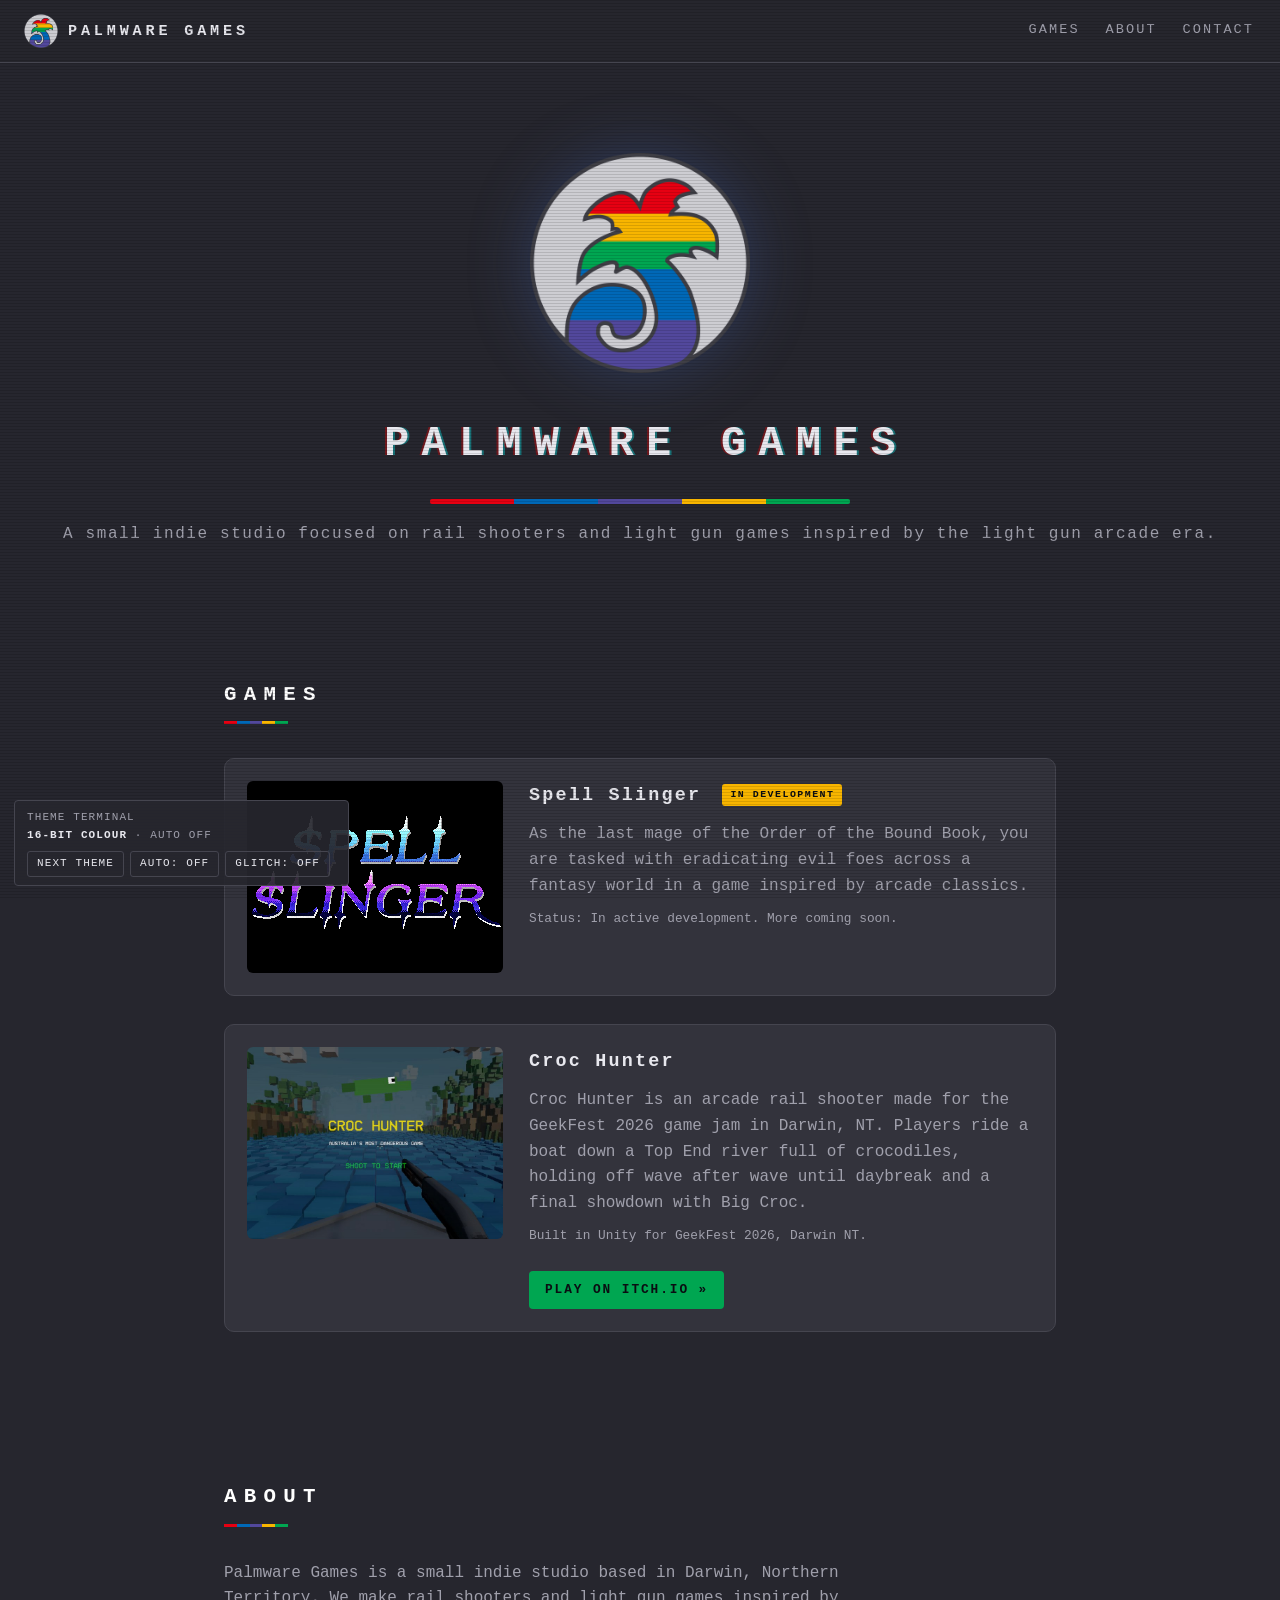
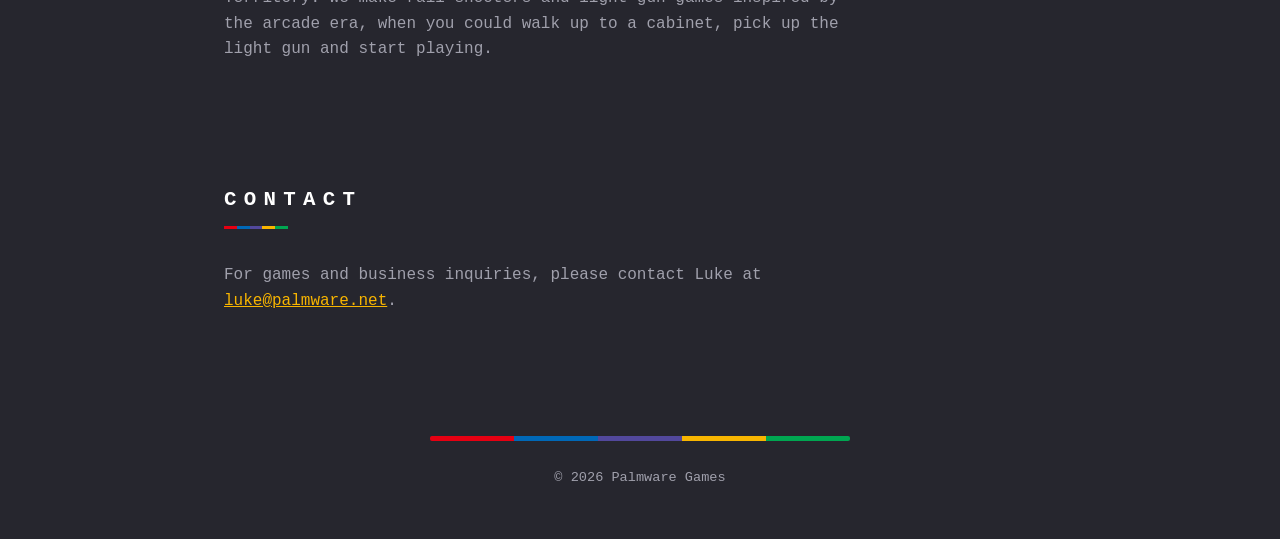
==== index.html @ fd7e80af "New Spell Slinger description Co-Authored-By: Claude Opus 5 <noreply@anthropic.com>" ====
<!DOCTYPE html>
<html lang="en">
<head>
  <meta charset="UTF-8">
  <meta name="viewport" content="width=device-width, initial-scale=1.0">
  <title>Palmware Games</title>
  <meta name="description" content="Palmware Games is a small indie studio focused on rail shooters and light gun games inspired by the light gun arcade era. Currently developing Spell Slinger.">
  <link rel="icon" type="image/png" href="assets/palmware-logo.png">
  <link rel="stylesheet" href="style.css">
</head>
<body>

  <!-- CRT loading splash removed 2026-07-08 — archived, runnable copy in
       archive/crt-splash/splash-demo.html (restore steps inside). -->

  <!-- ====================== SITE ====================== -->
  <div class="crt-overlay" aria-hidden="true"></div>
  <div id="glitch-veil" aria-hidden="true"></div>

  <header class="site-header">
    <a class="brand" href="#top">
      <img src="assets/palmware-logo.png" alt="" class="brand-logo">
      <span class="brand-name">PALMWARE GAMES</span>
    </a>
    <nav class="site-nav">
      <a href="#games">GAMES</a>
      <a href="#about">ABOUT</a>
      <a href="#contact">CONTACT</a>
    </nav>
  </header>

  <main id="top">

    <!-- HERO -->
    <section class="hero">
      <img class="hero-logo" src="assets/palmware-logo.png" alt="Palmware Games logo">
      <h1 class="hero-title">PALMWARE GAMES</h1>
      <div class="rainbow-bar"></div>
      <p class="hero-tagline">A small indie studio focused on rail shooters and light gun games inspired by the light gun arcade era.</p>
    </section>

    <!-- GAMES -->
    <section id="games" class="section">
      <h2 class="section-title">GAMES</h2>

      <article class="game-card">
        <img class="game-art pixel-art" src="assets/games/spell-slinger-logo.png" alt="Spell Slinger title logo">
        <div class="game-info">
          <h3>Spell Slinger <span class="badge">IN DEVELOPMENT</span></h3>
          <p>
            As the last mage of the Order of the Bound Book, you are tasked
            with eradicating evil foes across a fantasy world in a game
            inspired by arcade classics.
          </p>
          <p class="game-meta">Status: In active development. More coming soon.</p>
        </div>
      </article>

      <article class="game-card">
        <img class="game-art" src="assets/games/croc-hunter-title.jpg" alt="Croc Hunter title screen">
        <div class="game-info">
          <h3>Croc Hunter</h3>
          <p>
            Croc Hunter is an arcade rail shooter made for the GeekFest 2026
            game jam in Darwin, NT. Players ride a boat down a Top End river
            full of crocodiles, holding off wave after wave until daybreak
            and a final showdown with Big Croc.
          </p>
          <p class="game-meta">Built in Unity for GeekFest 2026, Darwin NT.</p>
          <a class="play-link" href="https://lukey3d.itch.io/croc-hunter" target="_blank" rel="noopener">PLAY ON ITCH.IO &raquo;</a>
        </div>
      </article>
    </section>

    <!-- ABOUT -->
    <section id="about" class="section">
      <h2 class="section-title">ABOUT</h2>
      <p>
        Palmware Games is a small indie studio based in Darwin, Northern
        Territory. We make rail shooters and light gun games inspired by
        the arcade era, when you could walk up to a cabinet, pick up the
        light gun and start playing.
      </p>
    </section>

    <!-- CONTACT -->
    <section id="contact" class="section">
      <h2 class="section-title">CONTACT</h2>
      <p>
        For games and business inquiries, please contact Luke at
        <a class="contact-link" href="mailto:luke@palmware.net">luke@palmware.net</a>.
      </p>
    </section>

  </main>

  <footer class="site-footer">
    <div class="rainbow-bar"></div>
    <p>&copy; 2026 Palmware Games</p>
  </footer>

  <!-- Theme Terminal control panel -->
  <div id="theme-terminal">
    THEME TERMINAL<br>
    <b id="tt-name">16-BIT COLOUR</b> &middot; <span id="tt-timer">AUTO OFF</span><br>
    <span class="tt-btn" id="tt-next">NEXT THEME</span><span class="tt-btn" id="tt-auto">AUTO: OFF</span><span class="tt-btn" id="tt-glitch">GLITCH: OFF</span>
  </div>

  <script>
    // ==========================================================
    // THEME TERMINAL — retro palettes pulled from the logo colour
    // studies. 16-BIT COLOUR is applied on load; auto-rotation is
    // off by default but visitors can switch it on from the panel.
    // Styles live in style.css.
    // ==========================================================
    (function () {
      var reduced = matchMedia('(prefers-reduced-motion: reduce)').matches;
      var root = document.documentElement;
      var veil = document.getElementById('glitch-veil');
      var ttName = document.getElementById('tt-name');
      var ttTimer = document.getElementById('tt-timer');

      var THEMES = [
        { name: 'PALMWARE CLASSIC', v: { '--bg':'#0a0d12','--bg-panel':'#11161f','--text':'#e8e8e8','--text-dim':'#9aa3ad','--blue':'#4a7ce8','--red':'#d7263d','--orange':'#e8712a','--yellow':'#e8d84a','--green':'#3aa655','--bg-hdr':'rgba(10,13,18,.92)','--border':'#1d2530','--accent':'#e8d84a','--heading':'#ffffff' } },
        { name: 'GREEN PHOSPHOR',   logo: 'assets/logos/crt-phosphor.png', v: { '--bg':'#020803','--bg-panel':'#081408','--text':'#9ef2a8','--text-dim':'#4f8f5c','--blue':'#d6f7b0','--red':'#9ae06a','--orange':'#57c04a','--yellow':'#2f8f3e','--green':'#57c04a','--bg-hdr':'rgba(2,8,3,.92)','--border':'#14401f','--accent':'#39ff6a','--heading':'#ffffff' } },
        { name: 'CASSETTE CREAM',   logo: 'assets/logos/cassette-cream.png', v: { '--bg':'#f2ead8','--bg-panel':'#e6dcc2','--text':'#3a2e22','--text-dim':'#6b5a45','--blue':'#d94f2b','--red':'#e8873c','--orange':'#eab648','--yellow':'#6f9a58','--green':'#3f6f8a','--bg-hdr':'rgba(242,234,216,.92)','--border':'#c9b995','--accent':'#d94f2b','--heading':'#3a2e22' } },
        { name: 'AMBER TERMINAL',   logo: 'assets/logos/amber-terminal.png', v: { '--bg':'#171006','--bg-panel':'#251a0a','--text':'#ffcf8a','--text-dim':'#b8925c','--blue':'#ffe0a3','--red':'#ffbe55','--orange':'#f29a2e','--yellow':'#c76f1e','--green':'#ffb642','--bg-hdr':'rgba(23,16,6,.92)','--border':'#4a3416','--accent':'#ffb642','--heading':'#ffffff' } },
        { name: 'SUNSET DUSK',      logo: 'assets/logos/sunset-dusk.png', v: { '--bg':'#0d0d14','--bg-panel':'#181322','--text':'#f2e6c8','--text-dim':'#a595bd','--blue':'#f5d442','--red':'#f08c2e','--orange':'#d8402f','--yellow':'#8c3a7c','--green':'#6157c9','--bg-hdr':'rgba(13,13,20,.92)','--border':'#2e2545','--accent':'#f5d442','--heading':'#ffffff' } },
        { name: 'HANDHELD GREEN',   logo: 'assets/logos/gameboy-dmg.png', v: { '--bg':'#0a1608','--bg-panel':'#122410','--text':'#9bbc0f','--text-dim':'#79953e','--blue':'#9bbc0f','--red':'#8bac0f','--orange':'#6b8c26','--yellow':'#4a7029','--green':'#306230','--bg-hdr':'rgba(10,22,8,.92)','--border':'#2c4a1c','--accent':'#9bbc0f','--heading':'#ffffff' } },
        { name: '16-BIT COLOUR',    logo: 'assets/logos/super-famicom.png', v: { '--bg':'#26262e','--bg-panel':'#33333c','--text':'#e8e8ee','--text-dim':'#a0a0ac','--blue':'#e60012','--red':'#0068b7','--orange':'#52489c','--yellow':'#f8b500','--green':'#00a651','--bg-hdr':'rgba(38,38,46,.92)','--border':'#45454f','--accent':'#f8b500','--heading':'#ffffff' } },
        { name: 'BASIC BLUE',       logo: 'assets/logos/c64-boot.png', v: { '--bg':'#251c58','--bg-panel':'#40318d','--text':'#b8b0f0','--text-dim':'#8a80d8','--blue':'#b6aef0','--red':'#9d94e8','--orange':'#7c70da','--yellow':'#67b6bd','--green':'#8b3f96','--bg-hdr':'rgba(37,28,88,.92)','--border':'#5a4bb8','--accent':'#7c70da','--heading':'#ffffff' } },
        { name: '16-BIT MONO',      logo: 'assets/logos/sfc-mono.png', v: { '--bg':'#101012','--bg-panel':'#1c1c1f','--text':'#e8e8e8','--text-dim':'#9a9a9a','--blue':'#47474d','--red':'#68686f','--orange':'#8c8c94','--yellow':'#b0b0b8','--green':'#dcdce0','--bg-hdr':'rgba(16,16,18,.92)','--border':'#333338','--accent':'#dcdce0','--heading':'#ffffff' } },
        { name: 'VIRTUAL RED',      logo: 'assets/logos/virtual-boy.png', v: { '--bg':'#070000','--bg-panel':'#160404','--text':'#ff6b6b','--text-dim':'#a83a3a','--blue':'#ff5c5c','--red':'#e63232','--orange':'#b81f1f','--yellow':'#ff2a2a','--green':'#ff5c5c','--bg-hdr':'rgba(7,0,0,.92)','--border':'#3a0a0a','--accent':'#ff2a2a','--heading':'#ff8a8a' } },
        { name: 'POCKET LCD',       logo: 'assets/logos/pocket-lcd.png', v: { '--bg':'#c4c2ae','--bg-panel':'#b7b5a2','--text':'#2e2c26','--text-dim':'#55534a','--blue':'#454337','--red':'#5c5a4c','--orange':'#767463','--yellow':'#8f8d7c','--green':'#767463','--bg-hdr':'rgba(196,194,174,.92)','--border':'#8f8d7c','--accent':'#454337','--heading':'#2e2c26' } },
        { name: 'GBA INDIGO',       logo: 'assets/logos/gba-indigo.png', v: { '--bg':'#1e1f44','--bg-panel':'#2c2d5e','--text':'#c8c9e8','--text-dim':'#8e90c0','--blue':'#42438f','--red':'#6465b2','--orange':'#7f80c4','--yellow':'#9a9bd4','--green':'#c8c9e8','--bg-hdr':'rgba(30,31,68,.92)','--border':'#4c4d9f','--accent':'#9a9bd4','--heading':'#ffffff' } },
        { name: 'CASSETTE NAVY',    logo: 'assets/logos/cassette-navy.png', v: { '--bg':'#131a2b','--bg-panel':'#1e2942','--text':'#e8e2d0','--text-dim':'#9aa4b8','--blue':'#4a5e7a','--red':'#8aa0b8','--orange':'#c4452e','--yellow':'#e0b64a','--green':'#f0e8d4','--bg-hdr':'rgba(19,26,43,.92)','--border':'#33415c','--accent':'#e0b64a','--heading':'#ffffff' } },
        { name: 'VHS VAPOR',        logo: 'assets/logos/vhs-vapor.png', v: { '--bg':'#16121f','--bg-panel':'#221a33','--text':'#f5f2ff','--text-dim':'#a89ec8','--blue':'#ff71ce','--red':'#b967ff','--orange':'#01cdfe','--yellow':'#05ffa1','--green':'#fffb96','--bg-hdr':'rgba(22,18,31,.92)','--border':'#3a2e58','--accent':'#ff71ce','--heading':'#ffffff' } }
      ];

      THEMES.forEach(function (t) { if (t.logo) (new Image()).src = t.logo; });
      var idx = 0, PERIOD = 10, left = PERIOD;
      var glitchOn = false, autoOn = false;

      function stripes() {
        var v = THEMES[idx].v;
        return [v['--blue'], v['--red'], v['--orange'], v['--yellow'], v['--green']];
      }

      function apply(i) {
        idx = (i + THEMES.length) % THEMES.length;
        var t = THEMES[idx];
        for (var k in t.v) root.style.setProperty(k, t.v[k]);
        var s = stripes();
        veil.style.background =
          'repeating-linear-gradient(0deg, transparent 0 18px, ' + s[0] + ' 18px 20px, transparent 20px 55px, ' +
          s[2] + ' 55px 58px, transparent 58px 110px, ' + s[4] + ' 110px 112px, transparent 112px 160px)';
        var logo = t.logo || 'assets/palmware-logo.png';
        document.querySelectorAll('.brand-logo, .hero-logo').forEach(function (el) { el.src = logo; });
        ttName.textContent = t.name;
      }

      function nextTheme() {
        left = PERIOD;
        if (reduced || !glitchOn) { apply(idx + 1); return; }
        root.classList.add('theme-glitch');
        setTimeout(function () { apply(idx + 1); }, 140);
        setTimeout(function () { root.classList.remove('theme-glitch'); }, 560);
      }

      function renderTimer() {
        ttTimer.textContent = autoOn ? 'NEXT IN ' + Math.max(left, 0) + 's' : 'AUTO OFF';
      }

      setInterval(function () {
        if (!autoOn) return;
        left--;
        if (left <= 0) nextTheme();
        renderTimer();
      }, 1000);

      document.getElementById('tt-next').addEventListener('click', function () {
        nextTheme();
        renderTimer();
      });
      document.getElementById('tt-auto').addEventListener('click', function () {
        autoOn = !autoOn;
        left = PERIOD;
        this.textContent = 'AUTO: ' + (autoOn ? 'ON' : 'OFF');
        renderTimer();
      });
      document.getElementById('tt-glitch').addEventListener('click', function () {
        glitchOn = !glitchOn;
        this.textContent = 'GLITCH: ' + (glitchOn ? 'ON' : 'OFF');
      });
      // Each visit starts on 16-BIT COLOUR (no glitch flash on first paint);
      // NEXT THEME cycles on from there.
      apply(THEMES.map(function (t) { return t.name; }).indexOf('16-BIT COLOUR'));
    })();
  </script>
</body>
</html>
---- style.css ----
/* ============================================================
   PALMWARE GAMES — style.css
   Dark CRT-flavoured single page. Colours pulled from the logo:
   blue / red / orange / yellow / green rainbow palm.
   ============================================================ */

:root {
  /* StudioSplash background: rgb(0.04, 0.05, 0.07) */
  --bg: #0a0d12;
  --bg-panel: #11161f;
  --text: #e8e8e8;
  --text-dim: #9aa3ad;
  --blue:   #4a7ce8;
  --red:    #d7263d;
  --orange: #e8712a;
  --yellow: #e8d84a;
  --green:  #3aa655;
  /* Theme Terminal — overridden per theme by the script in index.html.
     --heading exists because light themes (cream, LCD) need dark headings. */
  --heading: #ffffff;
  --bg-hdr: rgba(10, 13, 18, 0.92);
  --border: #1d2530;
  --accent: #e8d84a;
}

* { margin: 0; padding: 0; box-sizing: border-box; }

html { scroll-behavior: smooth; }

body {
  background: var(--bg);
  color: var(--text);
  font-family: "Courier New", Courier, monospace;
  line-height: 1.6;
}

/* CRT splash screen removed 2026-07-08 — archived, runnable copy with all
   its CSS in archive/crt-splash/splash-demo.html. */

/* ============================================================
   FAINT FULL-SITE CRT TEXTURE
   ============================================================ */

.crt-overlay {
  position: fixed;
  inset: 0;
  z-index: 900;
  pointer-events: none;
  background: repeating-linear-gradient(
    to bottom,
    rgba(0, 0, 0, 0.12) 0px,
    rgba(0, 0, 0, 0.12) 1px,
    transparent 1px,
    transparent 3px
  );
}

/* ============================================================
   HEADER / NAV
   ============================================================ */

.site-header {
  position: sticky;
  top: 0;
  z-index: 100;
  display: flex;
  align-items: center;
  justify-content: space-between;
  padding: 14px 24px;
  background: var(--bg-hdr);
  border-bottom: 1px solid var(--border);
}

.brand {
  display: flex;
  align-items: center;
  gap: 10px;
  text-decoration: none;
  color: var(--text);
}

.brand-logo { width: 34px; height: 34px; }

.brand-name {
  font-weight: bold;
  letter-spacing: 0.25em;
  font-size: 0.95rem;
}

.site-nav { display: flex; gap: 22px; }

.site-nav a {
  color: var(--text-dim);
  text-decoration: none;
  font-size: 0.85rem;
  letter-spacing: 0.15em;
  padding: 4px 2px;
  border-bottom: 2px solid transparent;
}

.site-nav a:hover {
  color: var(--heading);
  border-bottom-color: var(--yellow);
}

/* ============================================================
   HERO
   ============================================================ */

.hero {
  text-align: center;
  padding: 90px 20px 70px;
}

.hero-logo {
  width: min(46vw, 220px);
  height: auto;
  filter: drop-shadow(0 0 30px rgba(74, 124, 232, 0.25));
}

.hero-title {
  margin-top: 28px;
  font-size: clamp(1.5rem, 5vw, 2.6rem);
  letter-spacing: 0.3em;
  text-indent: 0.3em;
  text-shadow: -2px 0 rgba(255, 0, 0, 0.35), 2px 0 rgba(0, 255, 255, 0.35);
}

.hero-tagline {
  margin-top: 18px;
  color: var(--text-dim);
  letter-spacing: 0.1em;
}

/* Rainbow accent bar in the logo's stripe colours. */
.rainbow-bar {
  height: 5px;
  width: min(70%, 420px);
  margin: 22px auto 0;
  background: linear-gradient(to right,
    var(--blue) 0 20%,
    var(--red) 20% 40%,
    var(--orange) 40% 60%,
    var(--yellow) 60% 80%,
    var(--green) 80% 100%);
  border-radius: 2px;
}

/* ============================================================
   SECTIONS
   ============================================================ */

.section {
  max-width: 880px;
  margin: 0 auto;
  padding: 60px 24px;
}

.section-title {
  font-size: 1.3rem;
  letter-spacing: 0.35em;
  margin-bottom: 34px;
  color: var(--heading);
}

.section-title::after {
  content: "";
  display: block;
  height: 3px;
  width: 64px;
  margin-top: 10px;
  background: linear-gradient(to right,
    var(--blue) 0 20%, var(--red) 20% 40%, var(--orange) 40% 60%,
    var(--yellow) 60% 80%, var(--green) 80% 100%);
}

.section p { color: var(--text-dim); max-width: 640px; }

/* ============================================================
   GAME CARDS
   ============================================================ */

.game-card {
  display: flex;
  gap: 26px;
  background: var(--bg-panel);
  border: 1px solid var(--border);
  border-radius: 10px;
  padding: 22px;
  margin-bottom: 28px;
  align-items: stretch;
}

/* Game key art (<img class="game-art">). 256px wide at 4:3 so the 256x224
   Spell Slinger pixel logo shows at exactly 1:1; wider screenshots are
   cropped to the centre. */
.game-art {
  flex: 0 0 256px;
  width: 256px;
  aspect-ratio: 4 / 3;
  align-self: flex-start;
  object-fit: cover;
  border-radius: 6px;
  background: #000;
}

/* Keep low-res pixel art crisp when scaled. */
.pixel-art { image-rendering: pixelated; }

.game-info h3 {
  font-size: 1.15rem;
  letter-spacing: 0.12em;
  margin-bottom: 12px;
}

.badge {
  display: inline-block;
  font-size: 0.62rem;
  letter-spacing: 0.15em;
  color: #0a0d12;
  background: var(--yellow);
  border-radius: 3px;
  padding: 3px 8px;
  vertical-align: middle;
  margin-left: 8px;
}

.game-info p { margin-bottom: 10px; }

.game-meta { font-size: 0.8rem; color: var(--text-dim); }

/* "Play on itch.io" button on a game card. */
.play-link {
  display: inline-block;
  margin-top: 14px;
  padding: 9px 16px;
  font-weight: bold;
  font-size: 0.8rem;
  letter-spacing: 0.15em;
  color: #0a0d12;
  background: var(--green);
  text-decoration: none;
  border-radius: 4px;
}

.play-link:hover {
  background: var(--yellow);
}

@media (max-width: 640px) {
  .game-card { flex-direction: column; }
  .game-art { flex-basis: auto; width: 100%; }
  .site-nav { gap: 14px; }
}

/* ============================================================
   CONTACT / FOOTER
   ============================================================ */

.contact-link { color: var(--yellow); }
.contact-link:hover { color: #fff; }

.site-footer {
  text-align: center;
  padding: 40px 20px 50px;
  color: var(--text-dim);
  font-size: 0.85rem;
}

.site-footer .rainbow-bar { margin-bottom: 26px; }

/* ============================================================
   THEME TERMINAL
   Retro palettes (see script in index.html). 16-BIT COLOUR loads
   on each visit; the panel bottom-left lets visitors skip themes,
   switch auto-rotation on, or turn on a glitch burst between
   theme changes (both off by default).
   ============================================================ */

/* Scanline-coloured veil that flashes during a theme change. */
#glitch-veil {
  position: fixed;
  inset: 0;
  z-index: 950;
  pointer-events: none;
  opacity: 0;
  mix-blend-mode: screen;
}

.theme-glitch #glitch-veil { animation: veil 0.5s steps(4) both; }

@keyframes veil {
  0%   { opacity: 0.55; transform: translateY(-8px); }
  40%  { opacity: 0.3;  transform: translateY(6px) scaleY(1.02); }
  70%  { opacity: 0.35; transform: translateY(-3px); }
  100% { opacity: 0;    transform: none; }
}

.theme-glitch main, .theme-glitch .site-header, .theme-glitch .site-footer {
  animation: page-glitch 0.5s steps(2) both;
}

@keyframes page-glitch {
  0%   { transform: none; }
  15%  { transform: translate(-8px, 1px) skewX(1.5deg); filter: hue-rotate(22deg) saturate(1.6) contrast(1.1); }
  35%  { transform: translate(7px, -2px); }
  55%  { transform: translate(-4px, 1px) skewX(-1deg); filter: hue-rotate(-16deg); }
  75%  { transform: translate(2px, 0); }
  100% { transform: none; filter: none; }
}

.theme-glitch .hero-title, .theme-glitch .section-title, .theme-glitch .brand-name {
  text-shadow: -4px 0 rgba(255, 0, 60, 0.6), 4px 0 rgba(0, 255, 255, 0.6) !important;
}

/* The control panel. */
#theme-terminal {
  position: fixed;
  left: 14px;
  bottom: 14px;
  z-index: 960;
  font: 11px/1.6 "Courier New", Courier, monospace;
  letter-spacing: 0.1em;
  color: var(--text-dim);
  background: var(--bg-hdr);
  border: 1px solid var(--border);
  padding: 8px 12px;
  border-radius: 4px;
  user-select: none;
}

#theme-terminal b { color: var(--text); }

.tt-btn {
  display: inline-block;
  margin: 7px 6px 0 0;
  padding: 3px 9px;
  border: 1px solid var(--border);
  border-radius: 3px;
  color: var(--text);
  cursor: pointer;
}

.tt-btn:hover { border-color: var(--accent); color: var(--accent); }

@media (prefers-reduced-motion: reduce) {
  .theme-glitch #glitch-veil, .theme-glitch main,
  .theme-glitch .site-header, .theme-glitch .site-footer { animation: none; }
}
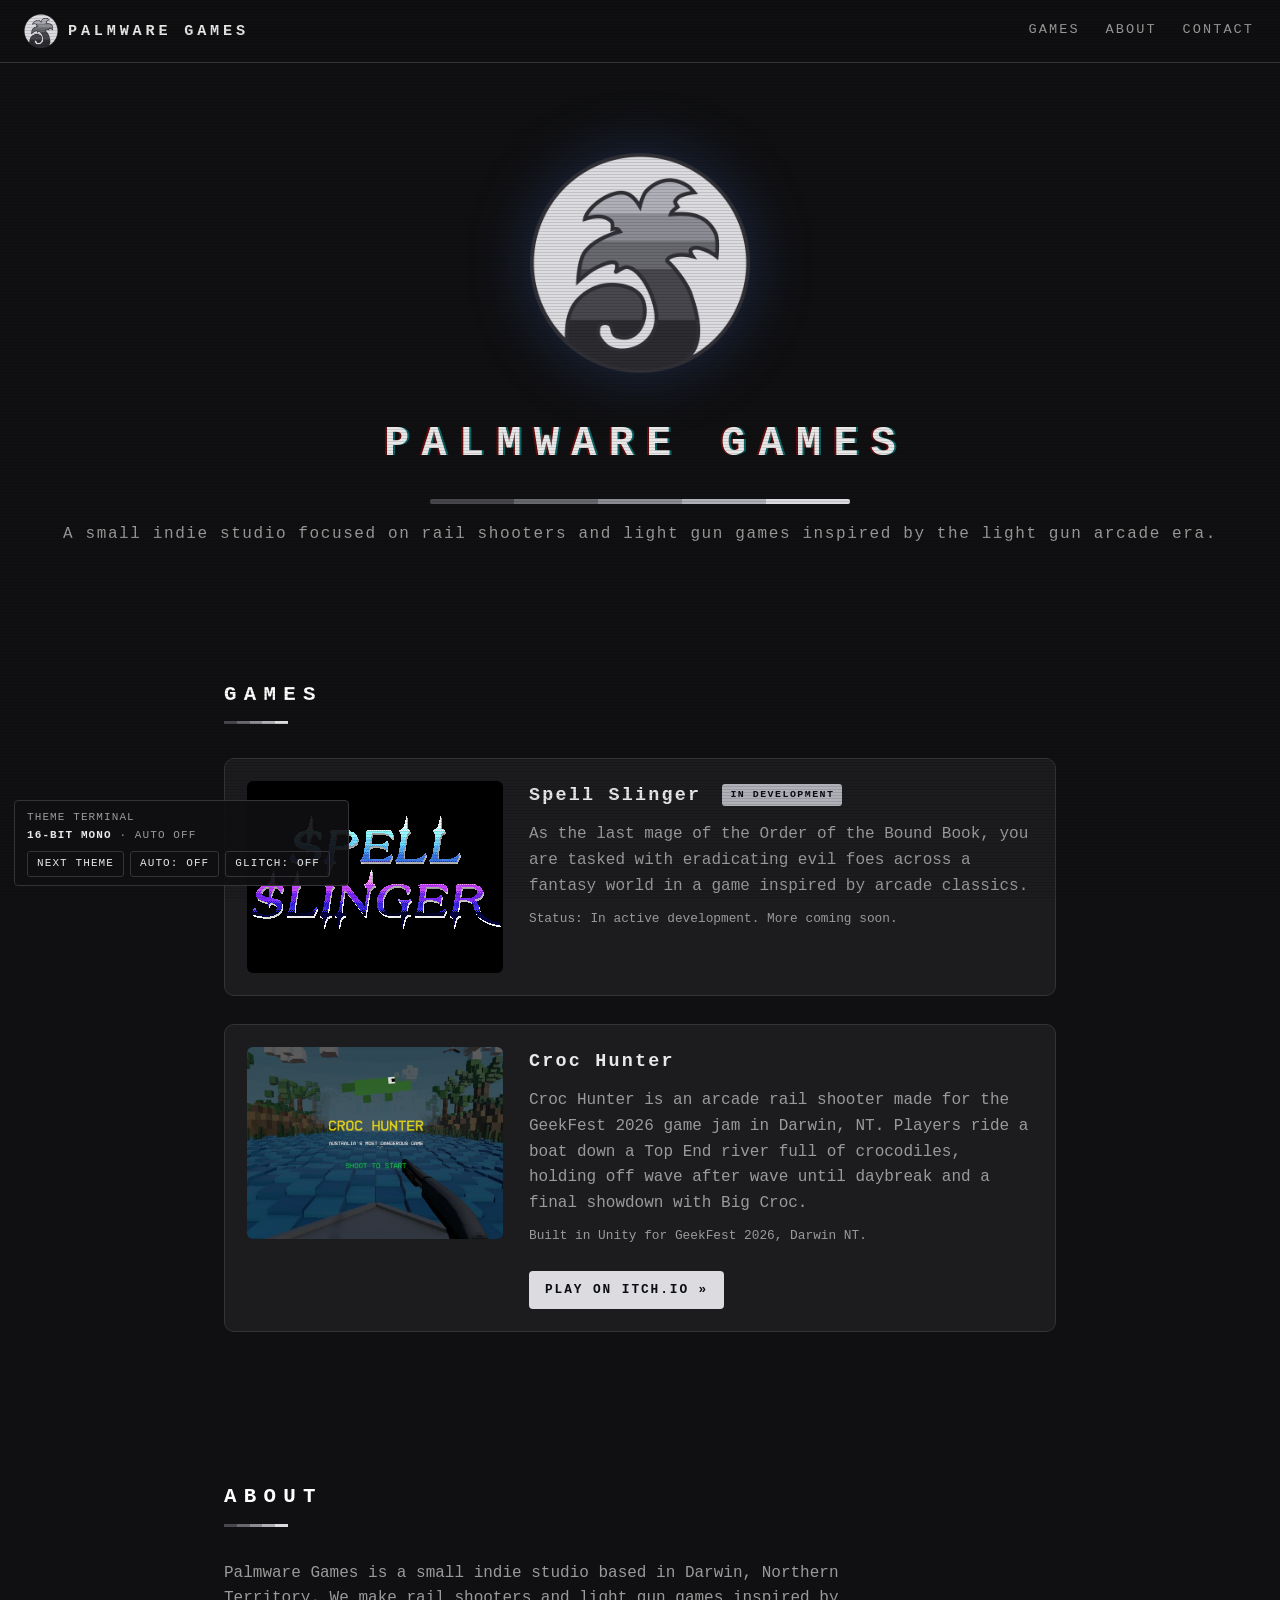
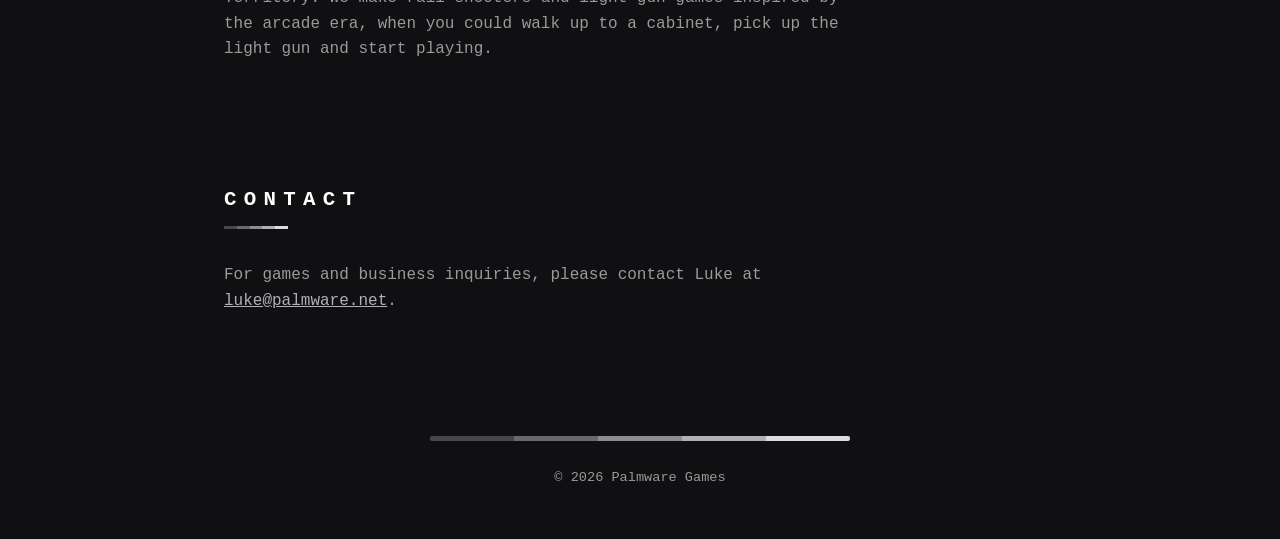
==== commit 38953caf: "Start every visit on the 16-BIT MONO theme Co-Authored-By: Claude Opus 5 <noreply@anthropic.com>" ====
--- a/index.html
+++ b/index.html
@@ -102,14 +102,14 @@
   <!-- Theme Terminal control panel -->
   <div id="theme-terminal">
     THEME TERMINAL<br>
-    <b id="tt-name">16-BIT COLOUR</b> &middot; <span id="tt-timer">AUTO OFF</span><br>
+    <b id="tt-name">16-BIT MONO</b> &middot; <span id="tt-timer">AUTO OFF</span><br>
     <span class="tt-btn" id="tt-next">NEXT THEME</span><span class="tt-btn" id="tt-auto">AUTO: OFF</span><span class="tt-btn" id="tt-glitch">GLITCH: OFF</span>
   </div>
 
   <script>
     // ==========================================================
     // THEME TERMINAL — retro palettes pulled from the logo colour
-    // studies. 16-BIT COLOUR is applied on load; auto-rotation is
+    // studies. 16-BIT MONO is applied on load; auto-rotation is
     // off by default but visitors can switch it on from the panel.
     // Styles live in style.css.
     // ==========================================================
@@ -192,9 +192,9 @@
         glitchOn = !glitchOn;
         this.textContent = 'GLITCH: ' + (glitchOn ? 'ON' : 'OFF');
       });
-      // Each visit starts on 16-BIT COLOUR (no glitch flash on first paint);
+      // Each visit starts on 16-BIT MONO (no glitch flash on first paint);
       // NEXT THEME cycles on from there.
-      apply(THEMES.map(function (t) { return t.name; }).indexOf('16-BIT COLOUR'));
+      apply(THEMES.map(function (t) { return t.name; }).indexOf('16-BIT MONO'));
     })();
   </script>
 </body>
--- a/style.css
+++ b/style.css
@@ -271,7 +271,7 @@
 
 /* ============================================================
    THEME TERMINAL
-   Retro palettes (see script in index.html). 16-BIT COLOUR loads
+   Retro palettes (see script in index.html). 16-BIT MONO loads
    on each visit; the panel bottom-left lets visitors skip themes,
    switch auto-rotation on, or turn on a glitch burst between
    theme changes (both off by default).
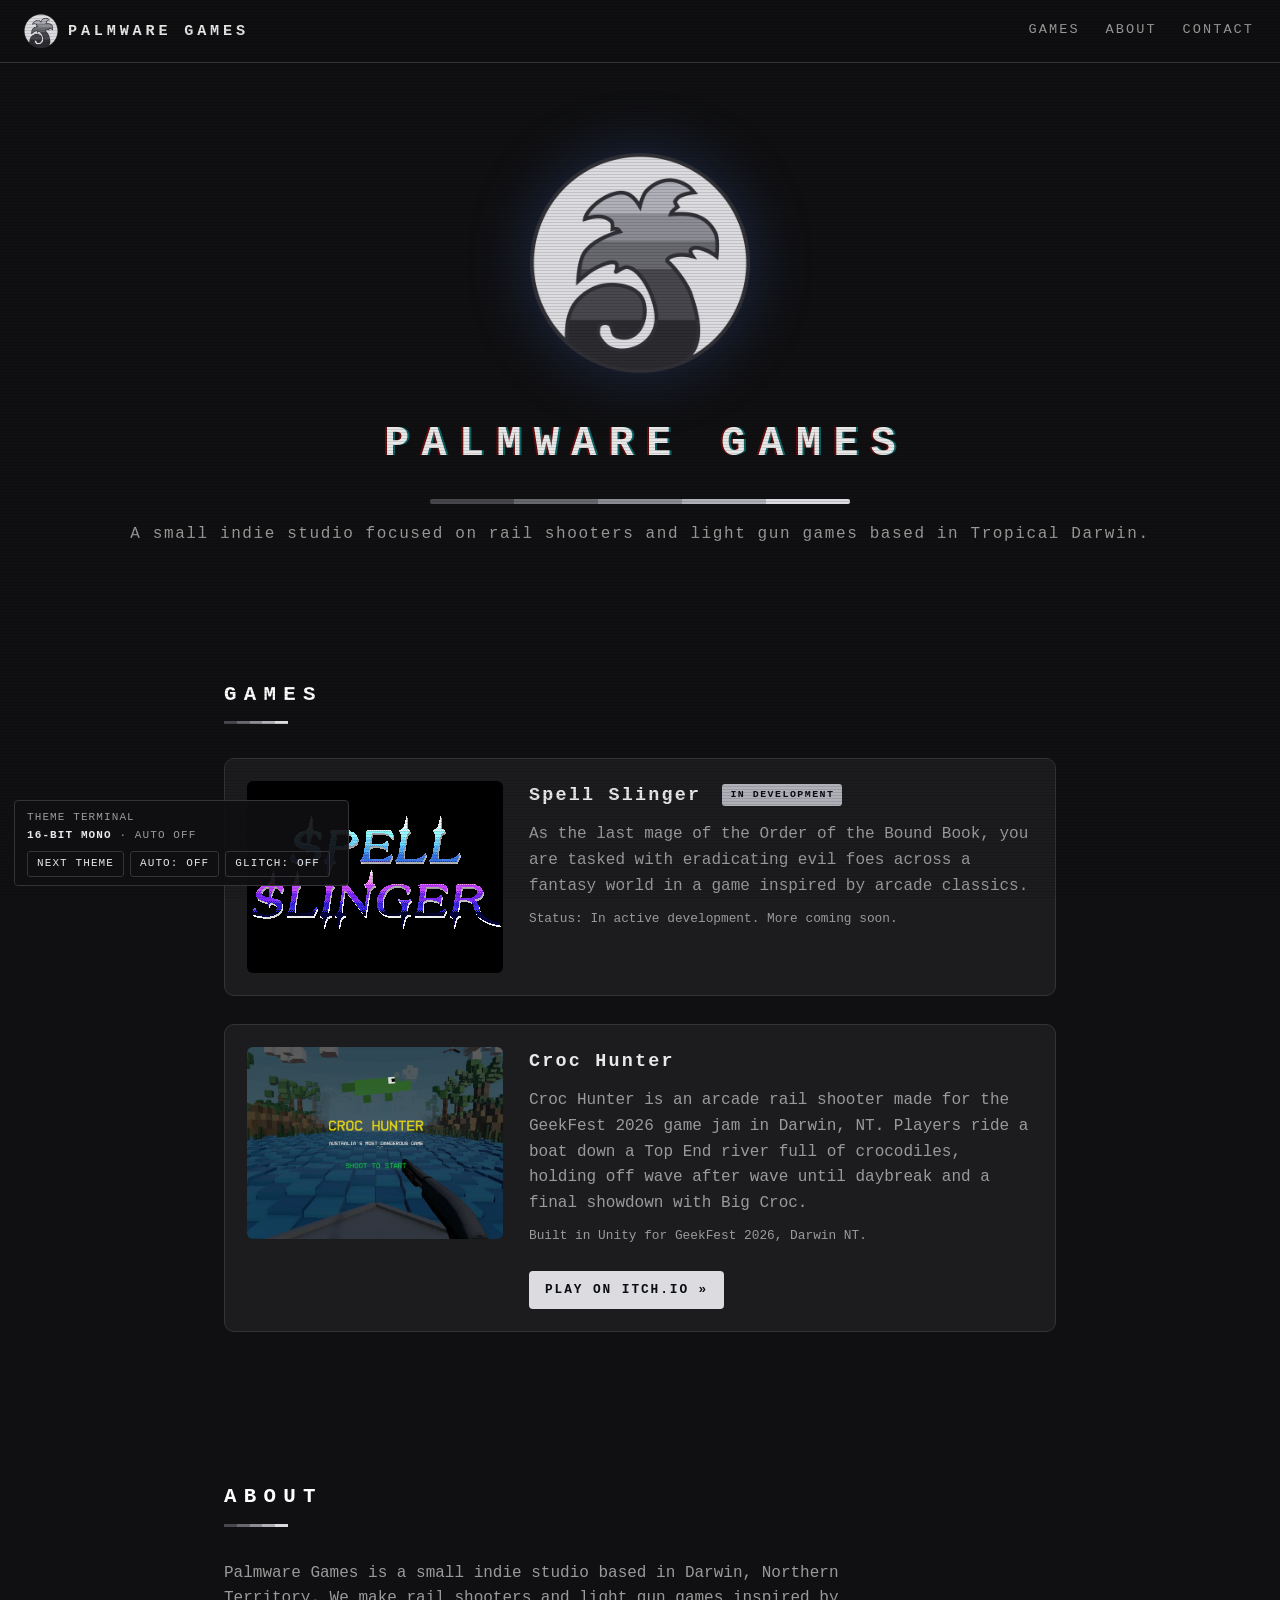
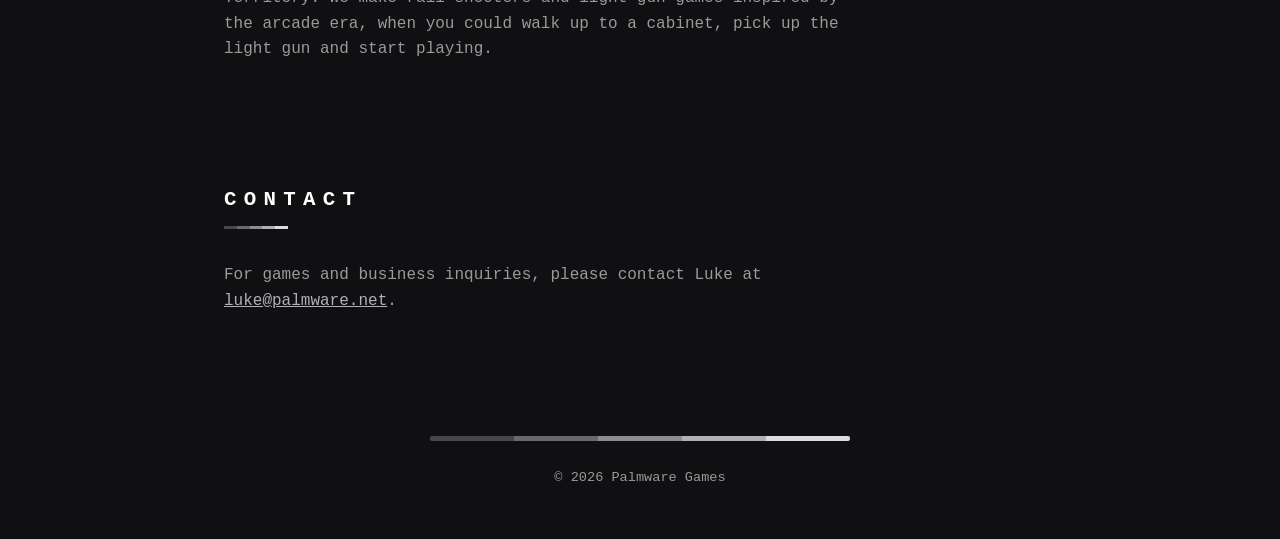
==== commit 136c79de: "Hero tagline: based in Tropical Darwin Co-Authored-By: Claude Opus 5 <noreply@anthropic.com>" ====
--- a/index.html
+++ b/index.html
@@ -36,7 +36,7 @@
       <img class="hero-logo" src="assets/palmware-logo.png" alt="Palmware Games logo">
       <h1 class="hero-title">PALMWARE GAMES</h1>
       <div class="rainbow-bar"></div>
-      <p class="hero-tagline">A small indie studio focused on rail shooters and light gun games inspired by the light gun arcade era.</p>
+      <p class="hero-tagline">A small indie studio focused on rail shooters and light gun games based in Tropical Darwin.</p>
     </section>
 
     <!-- GAMES -->
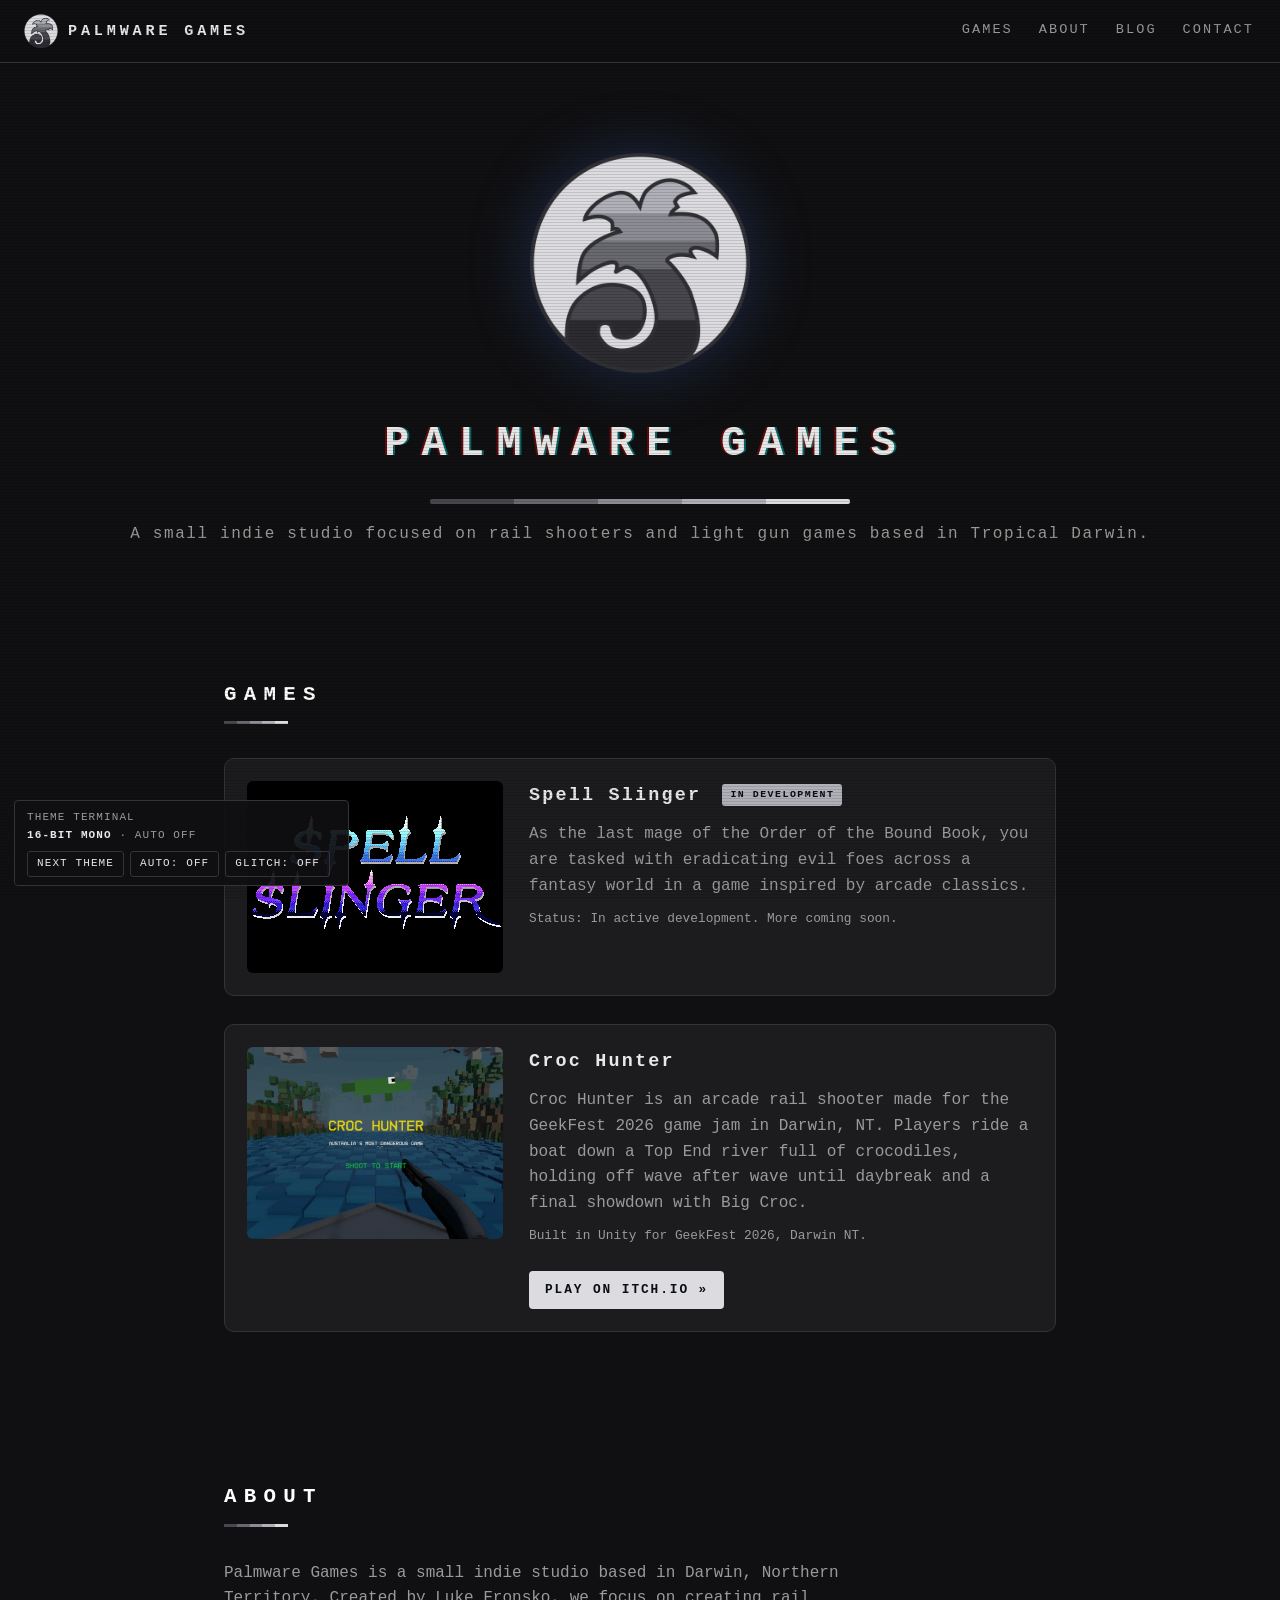
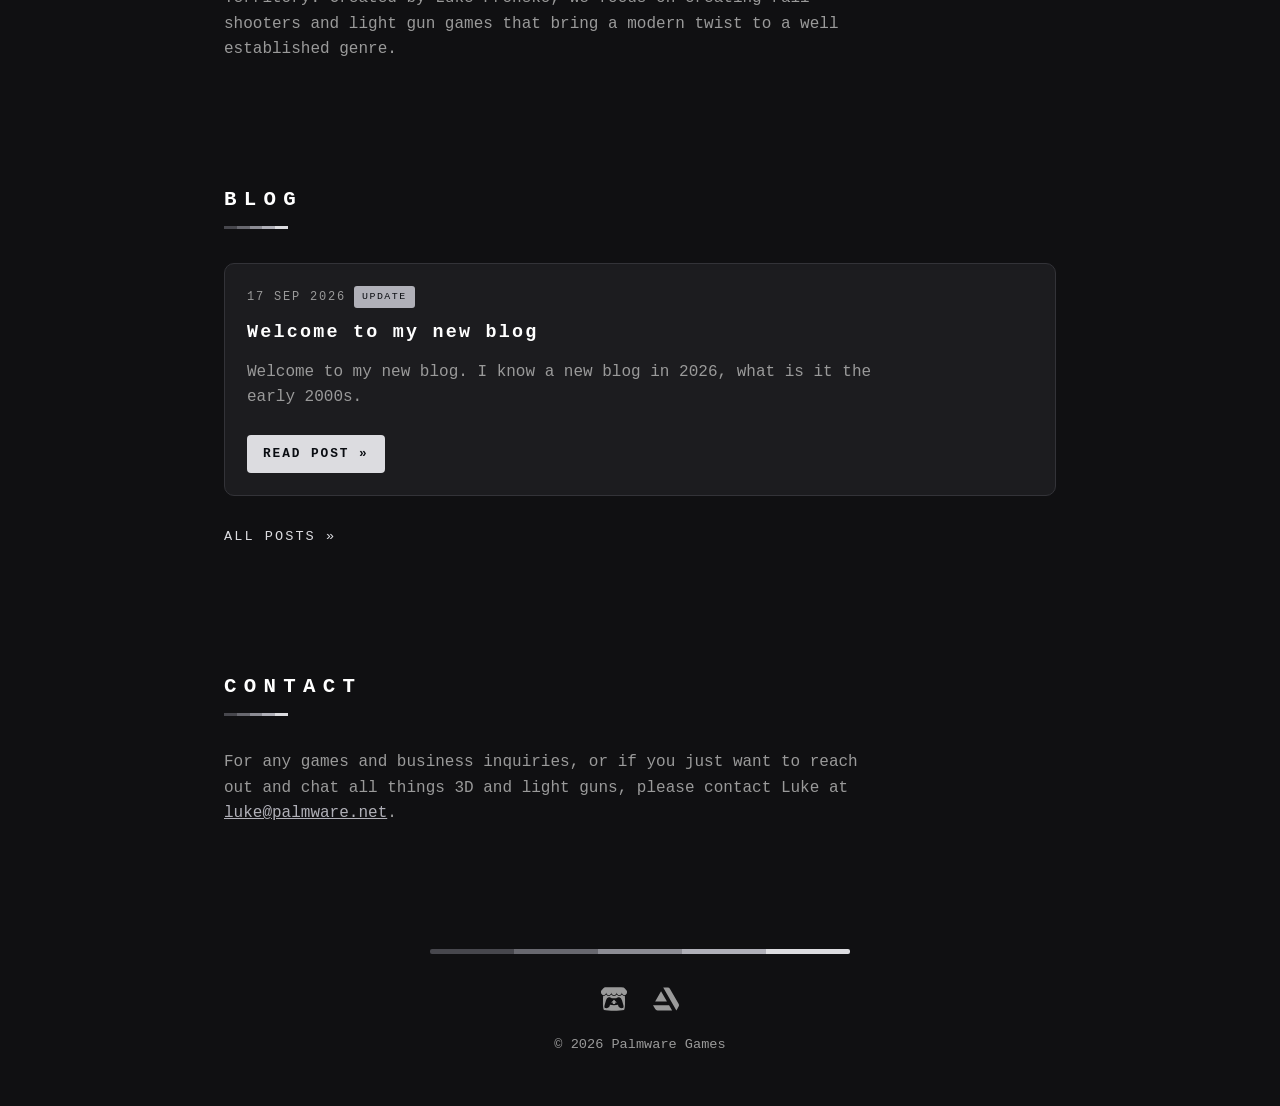
==== commit 2e3e9e74: "Add blog, footer icon links and new ABOUT/contact text Blog page lists posts from blog/posts.js, one" ====
--- a/index.html
+++ b/index.html
@@ -14,8 +14,7 @@
        archive/crt-splash/splash-demo.html (restore steps inside). -->
 
   <!-- ====================== SITE ====================== -->
-  <div class="crt-overlay" aria-hidden="true"></div>
-  <div id="glitch-veil" aria-hidden="true"></div>
+  <!-- Scanlines, glitch veil and Theme Terminal panel are added by theme.js -->
 
   <header class="site-header">
     <a class="brand" href="#top">
@@ -25,6 +24,7 @@
     <nav class="site-nav">
       <a href="#games">GAMES</a>
       <a href="#about">ABOUT</a>
+      <a href="blog/index.html">BLOG</a>
       <a href="#contact">CONTACT</a>
     </nav>
   </header>
@@ -77,17 +77,27 @@
       <h2 class="section-title">ABOUT</h2>
       <p>
         Palmware Games is a small indie studio based in Darwin, Northern
-        Territory. We make rail shooters and light gun games inspired by
-        the arcade era, when you could walk up to a cabinet, pick up the
-        light gun and start playing.
+        Territory. Created by Luke Fronsko, we focus on creating rail
+        shooters and light gun games that bring a modern twist to a well
+        established genre.
       </p>
+    </section>
+
+    <!-- BLOG: latest post, filled in by blog/blog.js from blog/posts.js -->
+    <section id="blog" class="section">
+      <h2 class="section-title">BLOG</h2>
+      <div class="post-list" data-root="" data-limit="1">
+        <p><a class="contact-link" href="blog/index.html">Read the blog</a></p>
+      </div>
+      <a class="more-link" href="blog/index.html">ALL POSTS &raquo;</a>
     </section>
 
     <!-- CONTACT -->
     <section id="contact" class="section">
       <h2 class="section-title">CONTACT</h2>
       <p>
-        For games and business inquiries, please contact Luke at
+        For any games and business inquiries, or if you just want to reach
+        out and chat all things 3D and light guns, please contact Luke at
         <a class="contact-link" href="mailto:luke@palmware.net">luke@palmware.net</a>.
       </p>
     </section>
@@ -96,106 +106,16 @@
 
   <footer class="site-footer">
     <div class="rainbow-bar"></div>
+    <div class="social-links">
+      <a href="https://lukey3d.itch.io" target="_blank" rel="noopener" aria-label="itch.io" title="itch.io"><svg aria-hidden="true" focusable="false" viewBox="0 0 24 24" xmlns="http://www.w3.org/2000/svg"><path d="M3.13 1.338C2.08 1.96.02 4.328 0 4.95v1.03c0 1.303 1.22 2.45 2.325 2.45 1.33 0 2.436-1.102 2.436-2.41 0 1.308 1.07 2.41 2.4 2.41 1.328 0 2.362-1.102 2.362-2.41 0 1.308 1.137 2.41 2.466 2.41h.024c1.33 0 2.466-1.102 2.466-2.41 0 1.308 1.034 2.41 2.363 2.41 1.33 0 2.4-1.102 2.4-2.41 0 1.308 1.106 2.41 2.435 2.41C22.78 8.43 24 7.282 24 5.98V4.95c-.02-.62-2.082-2.99-3.13-3.612-3.253-.114-5.508-.134-8.87-.133-3.362 0-7.945.053-8.87.133zm6.376 6.477a2.74 2.74 0 0 1-.468.602c-.5.49-1.19.795-1.947.795a2.786 2.786 0 0 1-1.95-.795c-.182-.178-.32-.37-.446-.59-.127.222-.303.412-.486.59a2.788 2.788 0 0 1-1.95.795c-.092 0-.187-.025-.264-.052-.107 1.113-.152 2.176-.168 2.95v.005l-.006 1.167c.02 2.334-.23 7.564 1.03 8.85 1.952.454 5.545.662 9.15.663 3.605 0 7.198-.21 9.15-.664 1.26-1.284 1.01-6.514 1.03-8.848l-.006-1.167v-.004c-.016-.775-.06-1.838-.168-2.95-.077.026-.172.052-.263.052a2.788 2.788 0 0 1-1.95-.795c-.184-.178-.36-.368-.486-.59-.127.22-.265.412-.447.59a2.786 2.786 0 0 1-1.95.794c-.76 0-1.446-.303-1.948-.793a2.74 2.74 0 0 1-.468-.602 2.738 2.738 0 0 1-.463.602 2.787 2.787 0 0 1-1.95.794h-.16a2.787 2.787 0 0 1-1.95-.793 2.738 2.738 0 0 1-.464-.602zm-2.004 2.59v.002c.795.002 1.5 0 2.373.953.687-.072 1.406-.108 2.125-.107.72 0 1.438.035 2.125.107.873-.953 1.578-.95 2.372-.953.376 0 1.876 0 2.92 2.934l1.123 4.028c.832 2.995-.266 3.068-1.636 3.07-2.03-.075-3.156-1.55-3.156-3.025-1.124.184-2.436.276-3.748.277-1.312 0-2.624-.093-3.748-.277 0 1.475-1.125 2.95-3.156 3.026-1.37-.004-2.468-.077-1.636-3.072l1.122-4.027c1.045-2.934 2.545-2.934 2.92-2.934zM12 12.714c-.002.002-2.14 1.964-2.523 2.662l1.4-.056v1.22c0 .056.56.033 1.123.007.562.026 1.124.05 1.124-.008v-1.22l1.4.055C14.138 14.677 12 12.713 12 12.713z"/></svg></a>
+      <a href="https://www.artstation.com/lukey3d" target="_blank" rel="noopener" aria-label="ArtStation" title="ArtStation"><svg aria-hidden="true" focusable="false" viewBox="0 0 24 24" xmlns="http://www.w3.org/2000/svg"><path d="M0 17.723l2.027 3.505h.001a2.424 2.424 0 0 0 2.164 1.333h13.457l-2.792-4.838H0zm24 .025c0-.484-.143-.935-.388-1.314L15.728 2.728a2.424 2.424 0 0 0-2.142-1.289H9.419L21.598 22.54l1.92-3.325c.378-.637.482-.919.482-1.467zm-11.129-3.462L7.428 4.858l-5.444 9.428h10.887z"/></svg></a>
+    </div>
     <p>&copy; 2026 Palmware Games</p>
   </footer>
 
-  <!-- Theme Terminal control panel -->
-  <div id="theme-terminal">
-    THEME TERMINAL<br>
-    <b id="tt-name">16-BIT MONO</b> &middot; <span id="tt-timer">AUTO OFF</span><br>
-    <span class="tt-btn" id="tt-next">NEXT THEME</span><span class="tt-btn" id="tt-auto">AUTO: OFF</span><span class="tt-btn" id="tt-glitch">GLITCH: OFF</span>
-  </div>
-
-  <script>
-    // ==========================================================
-    // THEME TERMINAL — retro palettes pulled from the logo colour
-    // studies. 16-BIT MONO is applied on load; auto-rotation is
-    // off by default but visitors can switch it on from the panel.
-    // Styles live in style.css.
-    // ==========================================================
-    (function () {
-      var reduced = matchMedia('(prefers-reduced-motion: reduce)').matches;
-      var root = document.documentElement;
-      var veil = document.getElementById('glitch-veil');
-      var ttName = document.getElementById('tt-name');
-      var ttTimer = document.getElementById('tt-timer');
-
-      var THEMES = [
-        { name: 'PALMWARE CLASSIC', v: { '--bg':'#0a0d12','--bg-panel':'#11161f','--text':'#e8e8e8','--text-dim':'#9aa3ad','--blue':'#4a7ce8','--red':'#d7263d','--orange':'#e8712a','--yellow':'#e8d84a','--green':'#3aa655','--bg-hdr':'rgba(10,13,18,.92)','--border':'#1d2530','--accent':'#e8d84a','--heading':'#ffffff' } },
-        { name: 'GREEN PHOSPHOR',   logo: 'assets/logos/crt-phosphor.png', v: { '--bg':'#020803','--bg-panel':'#081408','--text':'#9ef2a8','--text-dim':'#4f8f5c','--blue':'#d6f7b0','--red':'#9ae06a','--orange':'#57c04a','--yellow':'#2f8f3e','--green':'#57c04a','--bg-hdr':'rgba(2,8,3,.92)','--border':'#14401f','--accent':'#39ff6a','--heading':'#ffffff' } },
-        { name: 'CASSETTE CREAM',   logo: 'assets/logos/cassette-cream.png', v: { '--bg':'#f2ead8','--bg-panel':'#e6dcc2','--text':'#3a2e22','--text-dim':'#6b5a45','--blue':'#d94f2b','--red':'#e8873c','--orange':'#eab648','--yellow':'#6f9a58','--green':'#3f6f8a','--bg-hdr':'rgba(242,234,216,.92)','--border':'#c9b995','--accent':'#d94f2b','--heading':'#3a2e22' } },
-        { name: 'AMBER TERMINAL',   logo: 'assets/logos/amber-terminal.png', v: { '--bg':'#171006','--bg-panel':'#251a0a','--text':'#ffcf8a','--text-dim':'#b8925c','--blue':'#ffe0a3','--red':'#ffbe55','--orange':'#f29a2e','--yellow':'#c76f1e','--green':'#ffb642','--bg-hdr':'rgba(23,16,6,.92)','--border':'#4a3416','--accent':'#ffb642','--heading':'#ffffff' } },
-        { name: 'SUNSET DUSK',      logo: 'assets/logos/sunset-dusk.png', v: { '--bg':'#0d0d14','--bg-panel':'#181322','--text':'#f2e6c8','--text-dim':'#a595bd','--blue':'#f5d442','--red':'#f08c2e','--orange':'#d8402f','--yellow':'#8c3a7c','--green':'#6157c9','--bg-hdr':'rgba(13,13,20,.92)','--border':'#2e2545','--accent':'#f5d442','--heading':'#ffffff' } },
-        { name: 'HANDHELD GREEN',   logo: 'assets/logos/gameboy-dmg.png', v: { '--bg':'#0a1608','--bg-panel':'#122410','--text':'#9bbc0f','--text-dim':'#79953e','--blue':'#9bbc0f','--red':'#8bac0f','--orange':'#6b8c26','--yellow':'#4a7029','--green':'#306230','--bg-hdr':'rgba(10,22,8,.92)','--border':'#2c4a1c','--accent':'#9bbc0f','--heading':'#ffffff' } },
-        { name: '16-BIT COLOUR',    logo: 'assets/logos/super-famicom.png', v: { '--bg':'#26262e','--bg-panel':'#33333c','--text':'#e8e8ee','--text-dim':'#a0a0ac','--blue':'#e60012','--red':'#0068b7','--orange':'#52489c','--yellow':'#f8b500','--green':'#00a651','--bg-hdr':'rgba(38,38,46,.92)','--border':'#45454f','--accent':'#f8b500','--heading':'#ffffff' } },
-        { name: 'BASIC BLUE',       logo: 'assets/logos/c64-boot.png', v: { '--bg':'#251c58','--bg-panel':'#40318d','--text':'#b8b0f0','--text-dim':'#8a80d8','--blue':'#b6aef0','--red':'#9d94e8','--orange':'#7c70da','--yellow':'#67b6bd','--green':'#8b3f96','--bg-hdr':'rgba(37,28,88,.92)','--border':'#5a4bb8','--accent':'#7c70da','--heading':'#ffffff' } },
-        { name: '16-BIT MONO',      logo: 'assets/logos/sfc-mono.png', v: { '--bg':'#101012','--bg-panel':'#1c1c1f','--text':'#e8e8e8','--text-dim':'#9a9a9a','--blue':'#47474d','--red':'#68686f','--orange':'#8c8c94','--yellow':'#b0b0b8','--green':'#dcdce0','--bg-hdr':'rgba(16,16,18,.92)','--border':'#333338','--accent':'#dcdce0','--heading':'#ffffff' } },
-        { name: 'VIRTUAL RED',      logo: 'assets/logos/virtual-boy.png', v: { '--bg':'#070000','--bg-panel':'#160404','--text':'#ff6b6b','--text-dim':'#a83a3a','--blue':'#ff5c5c','--red':'#e63232','--orange':'#b81f1f','--yellow':'#ff2a2a','--green':'#ff5c5c','--bg-hdr':'rgba(7,0,0,.92)','--border':'#3a0a0a','--accent':'#ff2a2a','--heading':'#ff8a8a' } },
-        { name: 'POCKET LCD',       logo: 'assets/logos/pocket-lcd.png', v: { '--bg':'#c4c2ae','--bg-panel':'#b7b5a2','--text':'#2e2c26','--text-dim':'#55534a','--blue':'#454337','--red':'#5c5a4c','--orange':'#767463','--yellow':'#8f8d7c','--green':'#767463','--bg-hdr':'rgba(196,194,174,.92)','--border':'#8f8d7c','--accent':'#454337','--heading':'#2e2c26' } },
-        { name: 'GBA INDIGO',       logo: 'assets/logos/gba-indigo.png', v: { '--bg':'#1e1f44','--bg-panel':'#2c2d5e','--text':'#c8c9e8','--text-dim':'#8e90c0','--blue':'#42438f','--red':'#6465b2','--orange':'#7f80c4','--yellow':'#9a9bd4','--green':'#c8c9e8','--bg-hdr':'rgba(30,31,68,.92)','--border':'#4c4d9f','--accent':'#9a9bd4','--heading':'#ffffff' } },
-        { name: 'CASSETTE NAVY',    logo: 'assets/logos/cassette-navy.png', v: { '--bg':'#131a2b','--bg-panel':'#1e2942','--text':'#e8e2d0','--text-dim':'#9aa4b8','--blue':'#4a5e7a','--red':'#8aa0b8','--orange':'#c4452e','--yellow':'#e0b64a','--green':'#f0e8d4','--bg-hdr':'rgba(19,26,43,.92)','--border':'#33415c','--accent':'#e0b64a','--heading':'#ffffff' } },
-        { name: 'VHS VAPOR',        logo: 'assets/logos/vhs-vapor.png', v: { '--bg':'#16121f','--bg-panel':'#221a33','--text':'#f5f2ff','--text-dim':'#a89ec8','--blue':'#ff71ce','--red':'#b967ff','--orange':'#01cdfe','--yellow':'#05ffa1','--green':'#fffb96','--bg-hdr':'rgba(22,18,31,.92)','--border':'#3a2e58','--accent':'#ff71ce','--heading':'#ffffff' } }
-      ];
-
-      THEMES.forEach(function (t) { if (t.logo) (new Image()).src = t.logo; });
-      var idx = 0, PERIOD = 10, left = PERIOD;
-      var glitchOn = false, autoOn = false;
-
-      function stripes() {
-        var v = THEMES[idx].v;
-        return [v['--blue'], v['--red'], v['--orange'], v['--yellow'], v['--green']];
-      }
-
-      function apply(i) {
-        idx = (i + THEMES.length) % THEMES.length;
-        var t = THEMES[idx];
-        for (var k in t.v) root.style.setProperty(k, t.v[k]);
-        var s = stripes();
-        veil.style.background =
-          'repeating-linear-gradient(0deg, transparent 0 18px, ' + s[0] + ' 18px 20px, transparent 20px 55px, ' +
-          s[2] + ' 55px 58px, transparent 58px 110px, ' + s[4] + ' 110px 112px, transparent 112px 160px)';
-        var logo = t.logo || 'assets/palmware-logo.png';
-        document.querySelectorAll('.brand-logo, .hero-logo').forEach(function (el) { el.src = logo; });
-        ttName.textContent = t.name;
-      }
-
-      function nextTheme() {
-        left = PERIOD;
-        if (reduced || !glitchOn) { apply(idx + 1); return; }
-        root.classList.add('theme-glitch');
-        setTimeout(function () { apply(idx + 1); }, 140);
-        setTimeout(function () { root.classList.remove('theme-glitch'); }, 560);
-      }
-
-      function renderTimer() {
-        ttTimer.textContent = autoOn ? 'NEXT IN ' + Math.max(left, 0) + 's' : 'AUTO OFF';
-      }
-
-      setInterval(function () {
-        if (!autoOn) return;
-        left--;
-        if (left <= 0) nextTheme();
-        renderTimer();
-      }, 1000);
-
-      document.getElementById('tt-next').addEventListener('click', function () {
-        nextTheme();
-        renderTimer();
-      });
-      document.getElementById('tt-auto').addEventListener('click', function () {
-        autoOn = !autoOn;
-        left = PERIOD;
-        this.textContent = 'AUTO: ' + (autoOn ? 'ON' : 'OFF');
-        renderTimer();
-      });
-      document.getElementById('tt-glitch').addEventListener('click', function () {
-        glitchOn = !glitchOn;
-        this.textContent = 'GLITCH: ' + (glitchOn ? 'ON' : 'OFF');
-      });
-      // Each visit starts on 16-BIT MONO (no glitch flash on first paint);
-      // NEXT THEME cycles on from there.
-      apply(THEMES.map(function (t) { return t.name; }).indexOf('16-BIT MONO'));
-    })();
-  </script>
+  <!-- Blog cards, then the Theme Terminal (scanlines, themes, panel). -->
+  <script src="blog/posts.js"></script>
+  <script src="blog/blog.js"></script>
+  <script src="theme.js"></script>
 </body>
 </html>
--- a/style.css
+++ b/style.css
@@ -250,7 +250,9 @@
 @media (max-width: 640px) {
   .game-card { flex-direction: column; }
   .game-art { flex-basis: auto; width: 100%; }
-  .site-nav { gap: 14px; }
+  /* Brand on one row, nav centred underneath so all four links fit. */
+  .site-header { flex-wrap: wrap; justify-content: center; row-gap: 8px; padding: 12px 16px; }
+  .site-nav { width: 100%; justify-content: center; gap: 18px; }
 }
 
 /* ============================================================
@@ -268,6 +270,131 @@
 }
 
 .site-footer .rainbow-bar { margin-bottom: 26px; }
+
+/* Footer icon links (itch.io, ArtStation). */
+.social-links {
+  display: flex;
+  justify-content: center;
+  gap: 14px;
+  margin-bottom: 16px;
+}
+
+.social-links a {
+  display: inline-flex;
+  padding: 6px;
+  color: var(--text-dim);
+}
+
+.social-links a:hover { color: var(--accent); }
+
+.social-links svg { width: 26px; height: 26px; fill: currentColor; }
+
+/* ============================================================
+   BLOG
+   Post cards reuse .game-card and are built by blog/blog.js from
+   blog/posts.js. Post pages use .post / .post-body.
+   ============================================================ */
+
+.site-nav a.is-current {
+  color: var(--heading);
+  border-bottom-color: var(--accent);
+}
+
+.post-date {
+  font-size: 0.75rem;
+  letter-spacing: 0.15em;
+}
+
+.game-info h3 a { color: var(--heading); text-decoration: none; }
+.game-info h3 a:hover { color: var(--accent); }
+
+.more-link,
+.back-link {
+  display: inline-block;
+  font-size: 0.85rem;
+  letter-spacing: 0.15em;
+  color: var(--accent);
+  text-decoration: none;
+}
+
+.more-link:hover,
+.back-link:hover { color: var(--heading); }
+
+.back-link { margin-bottom: 28px; }
+
+.post { max-width: 760px; }
+
+.post-title {
+  font-size: clamp(1.4rem, 4vw, 2rem);
+  line-height: 1.3;
+  letter-spacing: 0.12em;
+  color: var(--heading);
+  margin: 6px 0 34px;
+  text-shadow: -2px 0 rgba(255, 0, 0, 0.35), 2px 0 rgba(0, 255, 255, 0.35);
+}
+
+.post-title::after {
+  content: "";
+  display: block;
+  height: 3px;
+  width: 64px;
+  margin-top: 14px;
+  background: linear-gradient(to right,
+    var(--blue) 0 20%, var(--red) 20% 40%, var(--orange) 40% 60%,
+    var(--yellow) 60% 80%, var(--green) 80% 100%);
+}
+
+.post-body p,
+.post-body li {
+  color: var(--text);
+  line-height: 1.8;
+  max-width: none;
+}
+
+.post-body p { margin-bottom: 18px; }
+
+.post-body h2 {
+  font-size: 1.1rem;
+  letter-spacing: 0.15em;
+  color: var(--heading);
+  margin: 36px 0 14px;
+}
+
+.post-body ul,
+.post-body ol { margin: 0 0 18px 1.5em; }
+
+.post-body li { margin-bottom: 6px; }
+
+.post-body a { color: var(--accent); }
+
+.post-body figure { margin: 28px 0; }
+
+.post-body img {
+  display: block;
+  width: 100%;
+  height: auto;
+  border: 1px solid var(--border);
+  border-radius: 6px;
+}
+
+.post-body figcaption {
+  margin-top: 8px;
+  font-size: 0.8rem;
+  text-align: center;
+  color: var(--text-dim);
+}
+
+.post-body pre {
+  margin: 0 0 18px;
+  padding: 14px 16px;
+  overflow-x: auto;
+  font-size: 0.85rem;
+  background: var(--bg-panel);
+  border: 1px solid var(--border);
+  border-radius: 6px;
+}
+
+.post-body code { font-family: inherit; }
 
 /* ============================================================
    THEME TERMINAL
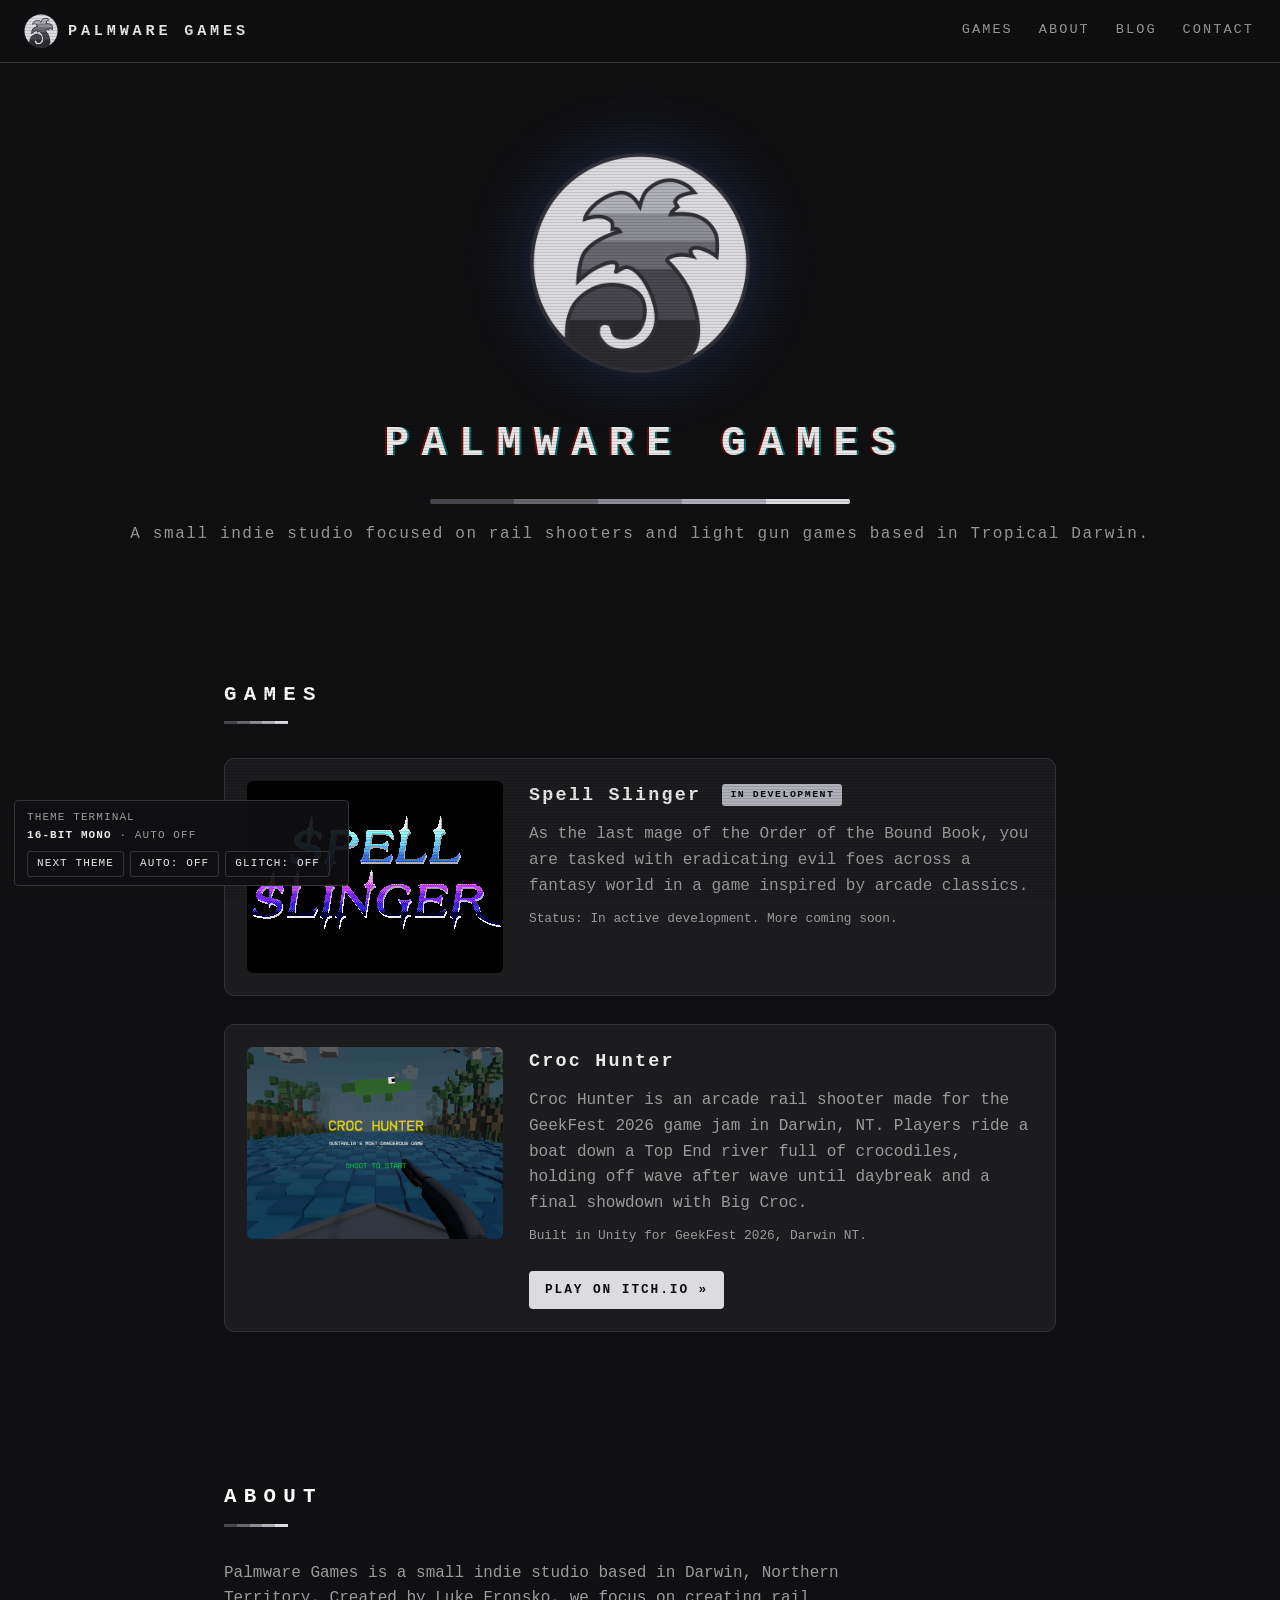
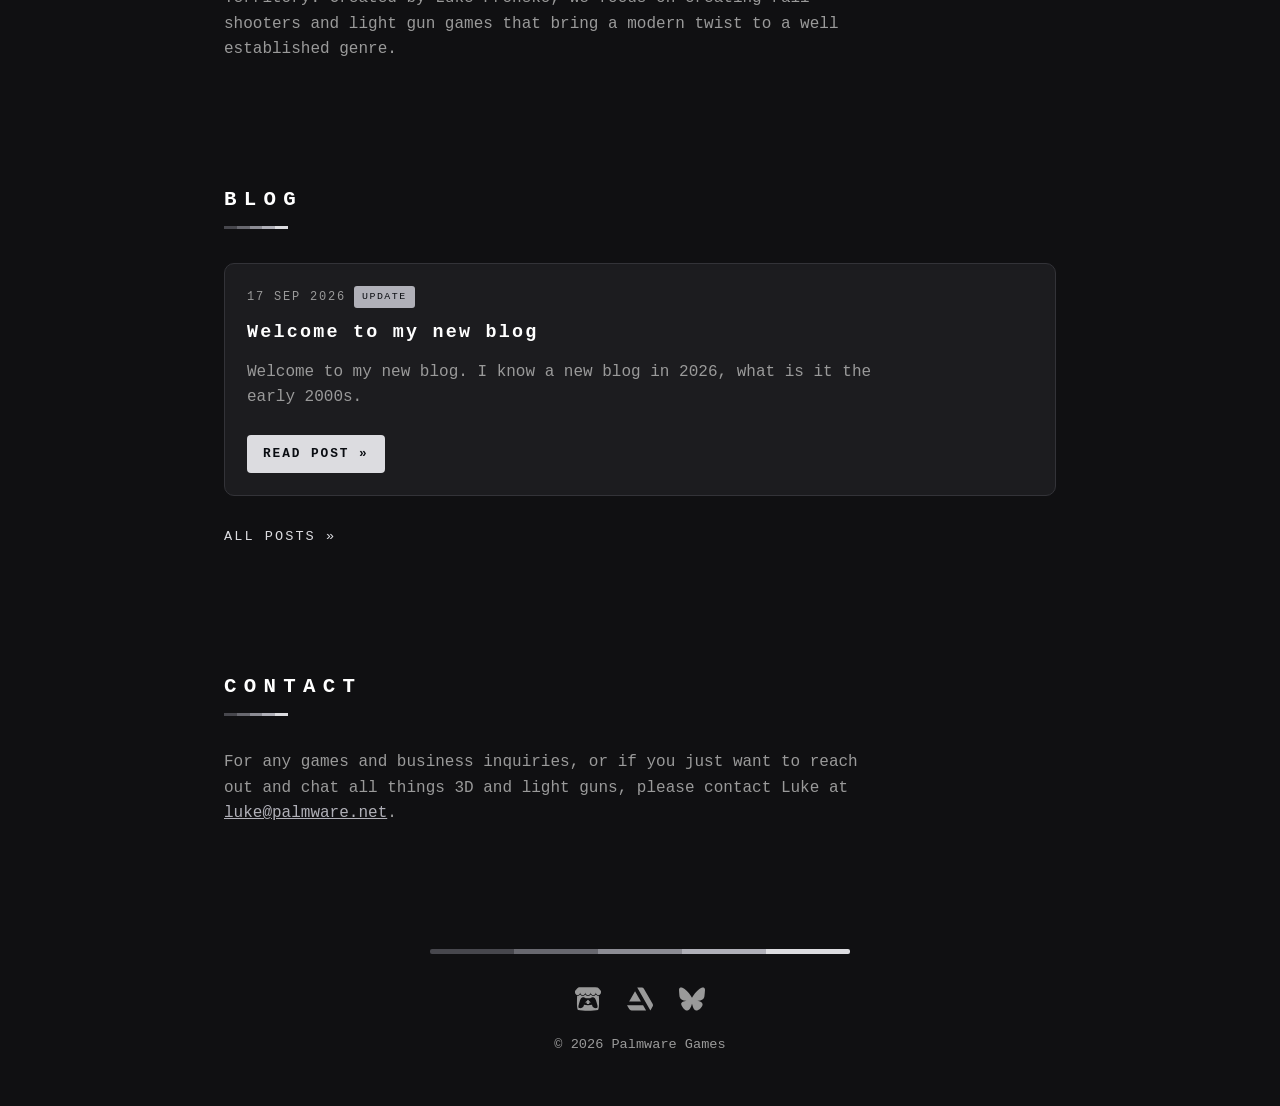
==== commit b7e25d0d: "Add Bluesky to the footer icon links Co-Authored-By: Claude Opus 5 <noreply@anthropic.com>" ====
--- a/index.html
+++ b/index.html
@@ -5,7 +5,7 @@
   <meta name="viewport" content="width=device-width, initial-scale=1.0">
   <title>Palmware Games</title>
   <meta name="description" content="Palmware Games is a small indie studio focused on rail shooters and light gun games inspired by the light gun arcade era. Currently developing Spell Slinger.">
-  <link rel="icon" type="image/png" href="assets/palmware-logo.png">
+  <link rel="icon" type="image/png" href="assets/favicon-mono.png">
   <link rel="stylesheet" href="style.css">
 </head>
 <body>
@@ -18,7 +18,7 @@
 
   <header class="site-header">
     <a class="brand" href="#top">
-      <img src="assets/palmware-logo.png" alt="" class="brand-logo">
+      <img src="assets/logos/sfc-mono.png" alt="" class="brand-logo">
       <span class="brand-name">PALMWARE GAMES</span>
     </a>
     <nav class="site-nav">
@@ -33,7 +33,7 @@
 
     <!-- HERO -->
     <section class="hero">
-      <img class="hero-logo" src="assets/palmware-logo.png" alt="Palmware Games logo">
+      <img class="hero-logo" src="assets/logos/sfc-mono.png" alt="Palmware Games logo">
       <h1 class="hero-title">PALMWARE GAMES</h1>
       <div class="rainbow-bar"></div>
       <p class="hero-tagline">A small indie studio focused on rail shooters and light gun games based in Tropical Darwin.</p>
@@ -109,6 +109,7 @@
     <div class="social-links">
       <a href="https://lukey3d.itch.io" target="_blank" rel="noopener" aria-label="itch.io" title="itch.io"><svg aria-hidden="true" focusable="false" viewBox="0 0 24 24" xmlns="http://www.w3.org/2000/svg"><path d="M3.13 1.338C2.08 1.96.02 4.328 0 4.95v1.03c0 1.303 1.22 2.45 2.325 2.45 1.33 0 2.436-1.102 2.436-2.41 0 1.308 1.07 2.41 2.4 2.41 1.328 0 2.362-1.102 2.362-2.41 0 1.308 1.137 2.41 2.466 2.41h.024c1.33 0 2.466-1.102 2.466-2.41 0 1.308 1.034 2.41 2.363 2.41 1.33 0 2.4-1.102 2.4-2.41 0 1.308 1.106 2.41 2.435 2.41C22.78 8.43 24 7.282 24 5.98V4.95c-.02-.62-2.082-2.99-3.13-3.612-3.253-.114-5.508-.134-8.87-.133-3.362 0-7.945.053-8.87.133zm6.376 6.477a2.74 2.74 0 0 1-.468.602c-.5.49-1.19.795-1.947.795a2.786 2.786 0 0 1-1.95-.795c-.182-.178-.32-.37-.446-.59-.127.222-.303.412-.486.59a2.788 2.788 0 0 1-1.95.795c-.092 0-.187-.025-.264-.052-.107 1.113-.152 2.176-.168 2.95v.005l-.006 1.167c.02 2.334-.23 7.564 1.03 8.85 1.952.454 5.545.662 9.15.663 3.605 0 7.198-.21 9.15-.664 1.26-1.284 1.01-6.514 1.03-8.848l-.006-1.167v-.004c-.016-.775-.06-1.838-.168-2.95-.077.026-.172.052-.263.052a2.788 2.788 0 0 1-1.95-.795c-.184-.178-.36-.368-.486-.59-.127.22-.265.412-.447.59a2.786 2.786 0 0 1-1.95.794c-.76 0-1.446-.303-1.948-.793a2.74 2.74 0 0 1-.468-.602 2.738 2.738 0 0 1-.463.602 2.787 2.787 0 0 1-1.95.794h-.16a2.787 2.787 0 0 1-1.95-.793 2.738 2.738 0 0 1-.464-.602zm-2.004 2.59v.002c.795.002 1.5 0 2.373.953.687-.072 1.406-.108 2.125-.107.72 0 1.438.035 2.125.107.873-.953 1.578-.95 2.372-.953.376 0 1.876 0 2.92 2.934l1.123 4.028c.832 2.995-.266 3.068-1.636 3.07-2.03-.075-3.156-1.55-3.156-3.025-1.124.184-2.436.276-3.748.277-1.312 0-2.624-.093-3.748-.277 0 1.475-1.125 2.95-3.156 3.026-1.37-.004-2.468-.077-1.636-3.072l1.122-4.027c1.045-2.934 2.545-2.934 2.92-2.934zM12 12.714c-.002.002-2.14 1.964-2.523 2.662l1.4-.056v1.22c0 .056.56.033 1.123.007.562.026 1.124.05 1.124-.008v-1.22l1.4.055C14.138 14.677 12 12.713 12 12.713z"/></svg></a>
       <a href="https://www.artstation.com/lukey3d" target="_blank" rel="noopener" aria-label="ArtStation" title="ArtStation"><svg aria-hidden="true" focusable="false" viewBox="0 0 24 24" xmlns="http://www.w3.org/2000/svg"><path d="M0 17.723l2.027 3.505h.001a2.424 2.424 0 0 0 2.164 1.333h13.457l-2.792-4.838H0zm24 .025c0-.484-.143-.935-.388-1.314L15.728 2.728a2.424 2.424 0 0 0-2.142-1.289H9.419L21.598 22.54l1.92-3.325c.378-.637.482-.919.482-1.467zm-11.129-3.462L7.428 4.858l-5.444 9.428h10.887z"/></svg></a>
+      <a href="https://bsky.app/profile/lukey3d.bsky.social" target="_blank" rel="noopener" aria-label="Bluesky" title="Bluesky"><svg aria-hidden="true" focusable="false" viewBox="0 0 24 24" xmlns="http://www.w3.org/2000/svg"><path d="M12 10.8c-1.087-2.114-4.046-6.053-6.798-7.995C2.566.944 1.561 1.266.902 1.565.139 1.908 0 3.08 0 3.768c0 .69.378 5.65.624 6.479.815 2.736 3.713 3.66 6.383 3.364.136-.02.275-.039.415-.056-.138.022-.276.04-.415.056-3.912.58-7.387 2.005-2.83 7.078 5.013 5.19 6.87-1.113 7.823-4.308.953 3.195 2.05 9.271 7.733 4.308 4.267-4.308 1.172-6.498-2.74-7.078a8.741 8.741 0 0 1-.415-.056c.14.017.279.036.415.056 2.67.297 5.568-.628 6.383-3.364.246-.828.624-5.79.624-6.478 0-.69-.139-1.861-.902-2.206-.659-.298-1.664-.62-4.3 1.24C16.046 4.748 13.087 8.687 12 10.8Z"/></svg></a>
     </div>
     <p>&copy; 2026 Palmware Games</p>
   </footer>
--- a/style.css
+++ b/style.css
@@ -5,22 +5,24 @@
    ============================================================ */
 
 :root {
-  /* StudioSplash background: rgb(0.04, 0.05, 0.07) */
-  --bg: #0a0d12;
-  --bg-panel: #11161f;
+  /* Defaults are the 16-BIT MONO theme, the one theme.js applies on load,
+     so a hard refresh never flashes another palette before the script
+     runs. The colour names come from the rainbow logo stripes; each theme
+     in theme.js overrides all of these.
+     --heading exists because light themes (cream, LCD) need dark headings. */
+  --bg: #101012;
+  --bg-panel: #1c1c1f;
   --text: #e8e8e8;
-  --text-dim: #9aa3ad;
-  --blue:   #4a7ce8;
-  --red:    #d7263d;
-  --orange: #e8712a;
-  --yellow: #e8d84a;
-  --green:  #3aa655;
-  /* Theme Terminal — overridden per theme by the script in index.html.
-     --heading exists because light themes (cream, LCD) need dark headings. */
+  --text-dim: #9a9a9a;
+  --blue:   #47474d;
+  --red:    #68686f;
+  --orange: #8c8c94;
+  --yellow: #b0b0b8;
+  --green:  #dcdce0;
   --heading: #ffffff;
-  --bg-hdr: rgba(10, 13, 18, 0.92);
-  --border: #1d2530;
-  --accent: #e8d84a;
+  --bg-hdr: rgba(16, 16, 18, 0.92);
+  --border: #333338;
+  --accent: #dcdce0;
 }
 
 * { margin: 0; padding: 0; box-sizing: border-box; }
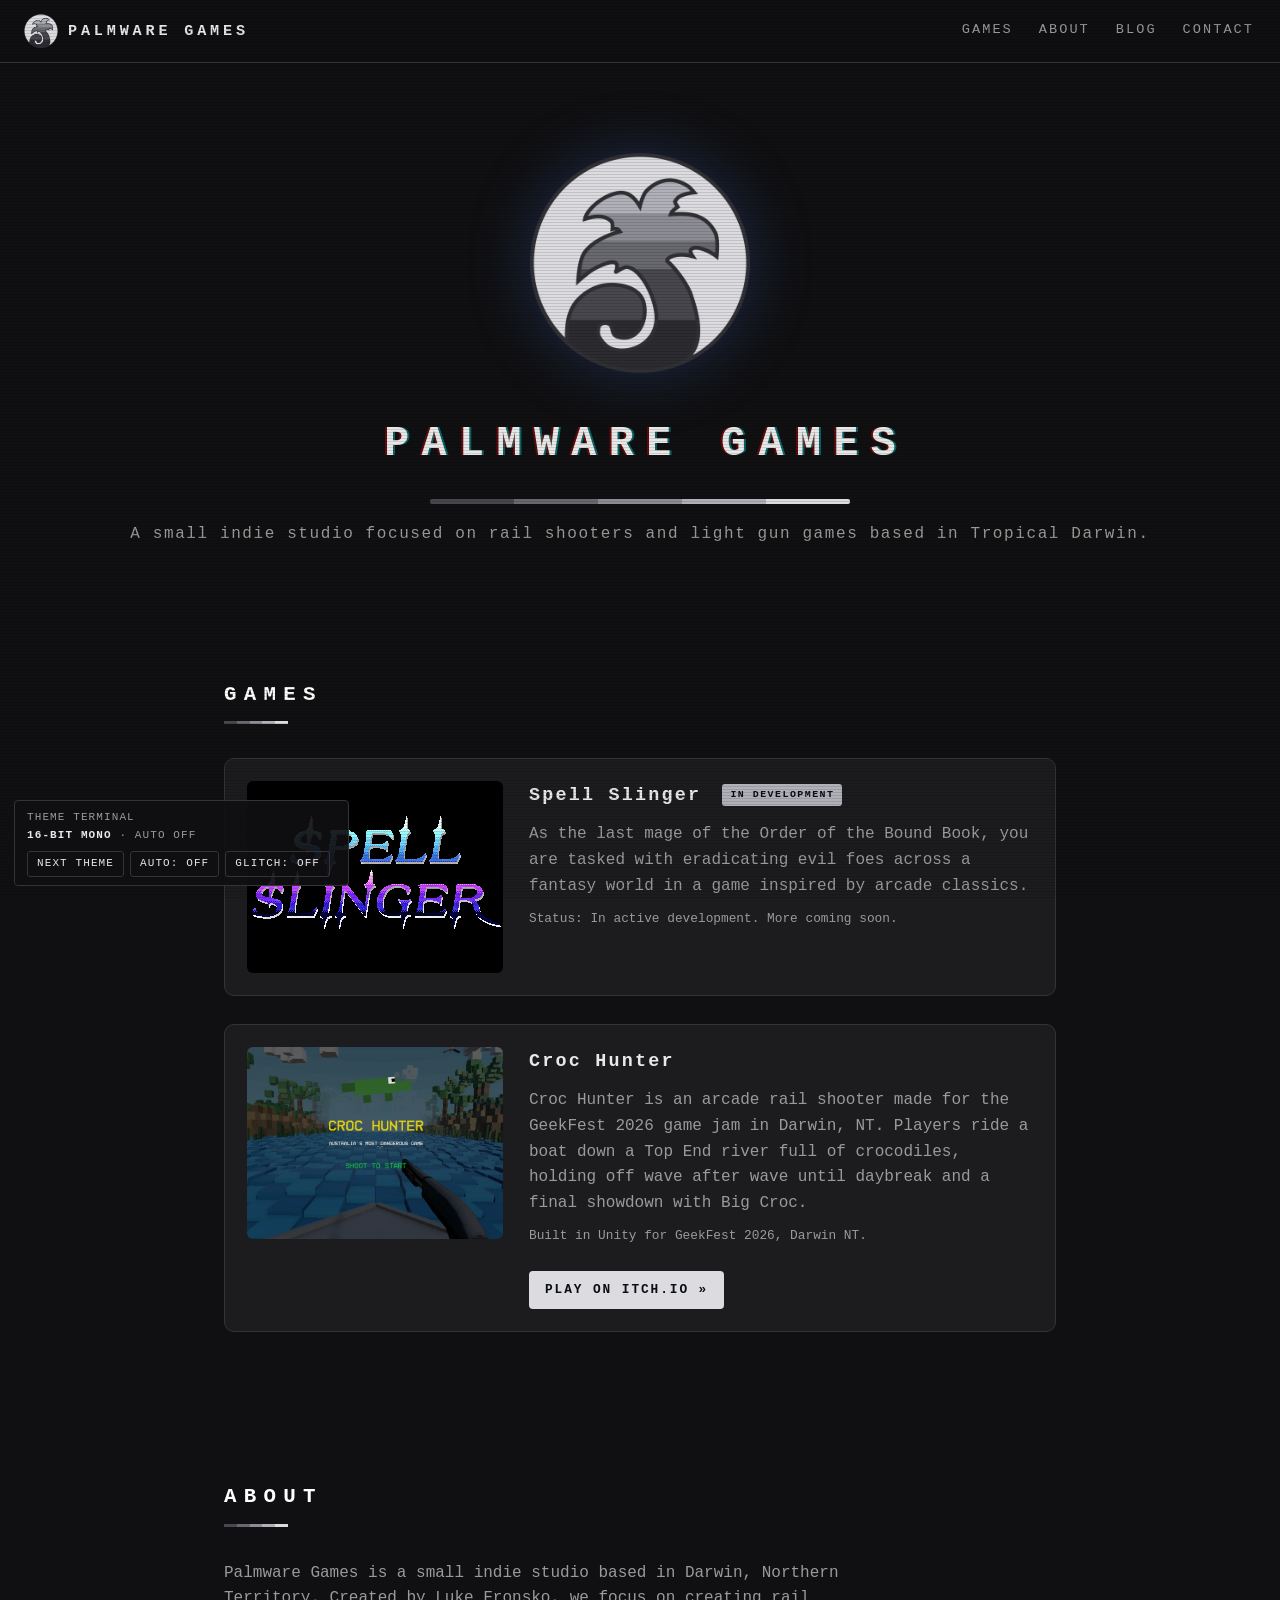
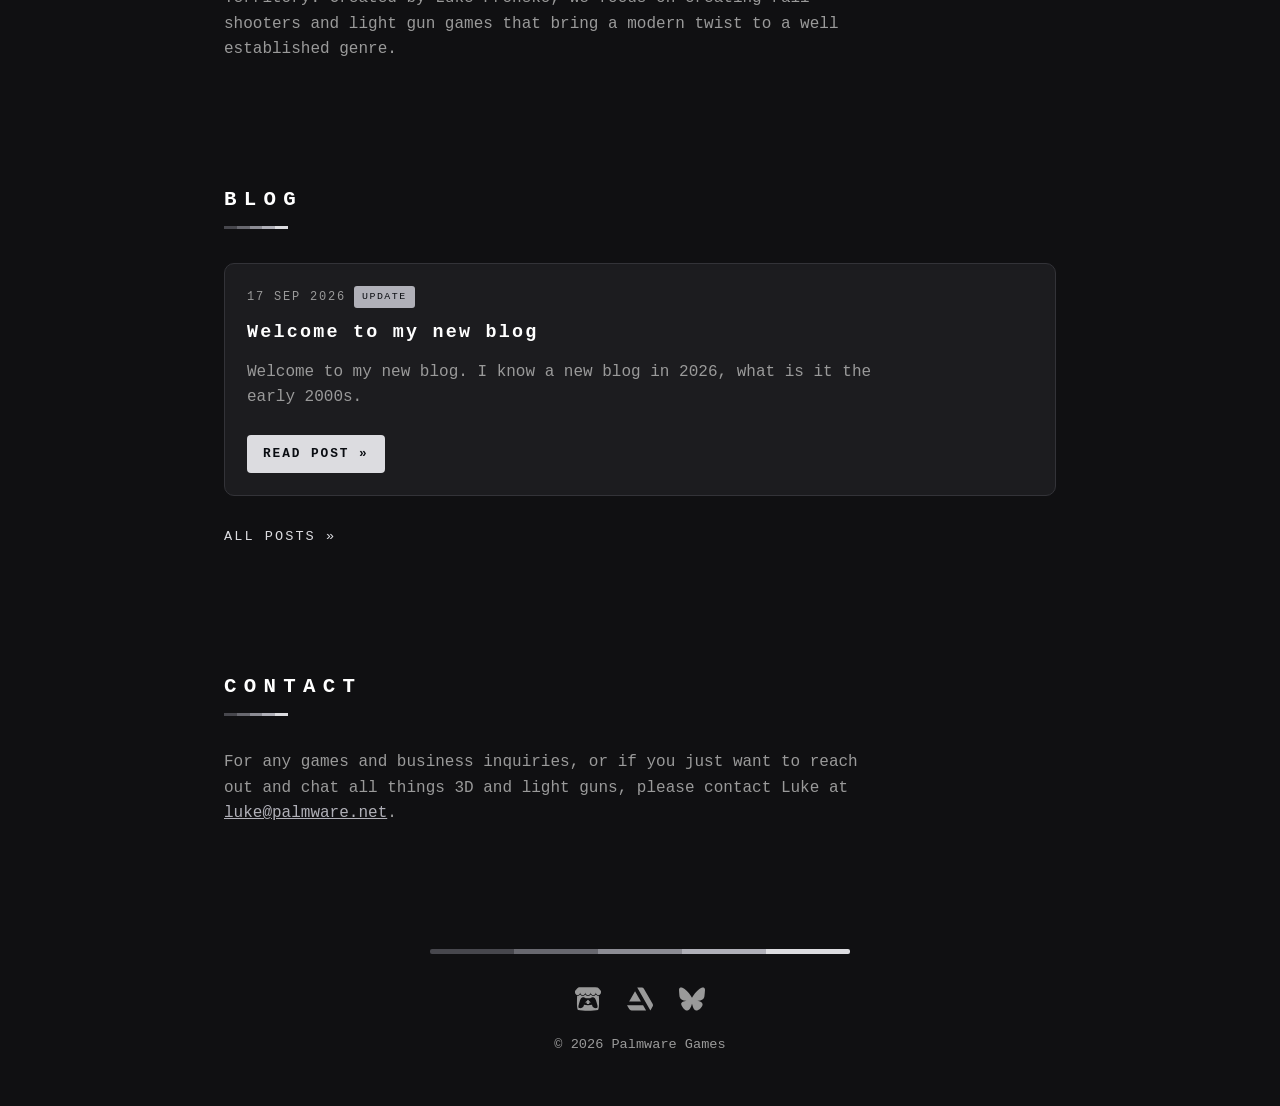
==== commit 1f0e5ad4: "Update site description, add sitemap and robots.txt Description now matches the current studio wordi" ====
--- a/index.html
+++ b/index.html
@@ -4,7 +4,7 @@
   <meta charset="UTF-8">
   <meta name="viewport" content="width=device-width, initial-scale=1.0">
   <title>Palmware Games</title>
-  <meta name="description" content="Palmware Games is a small indie studio focused on rail shooters and light gun games inspired by the light gun arcade era. Currently developing Spell Slinger.">
+  <meta name="description" content="Palmware Games is a small indie studio based in Darwin, Northern Territory, focused on rail shooters and light gun games. Currently developing Spell Slinger.">
   <link rel="icon" type="image/png" href="assets/favicon-mono.png">
   <link rel="stylesheet" href="style.css">
 </head>
